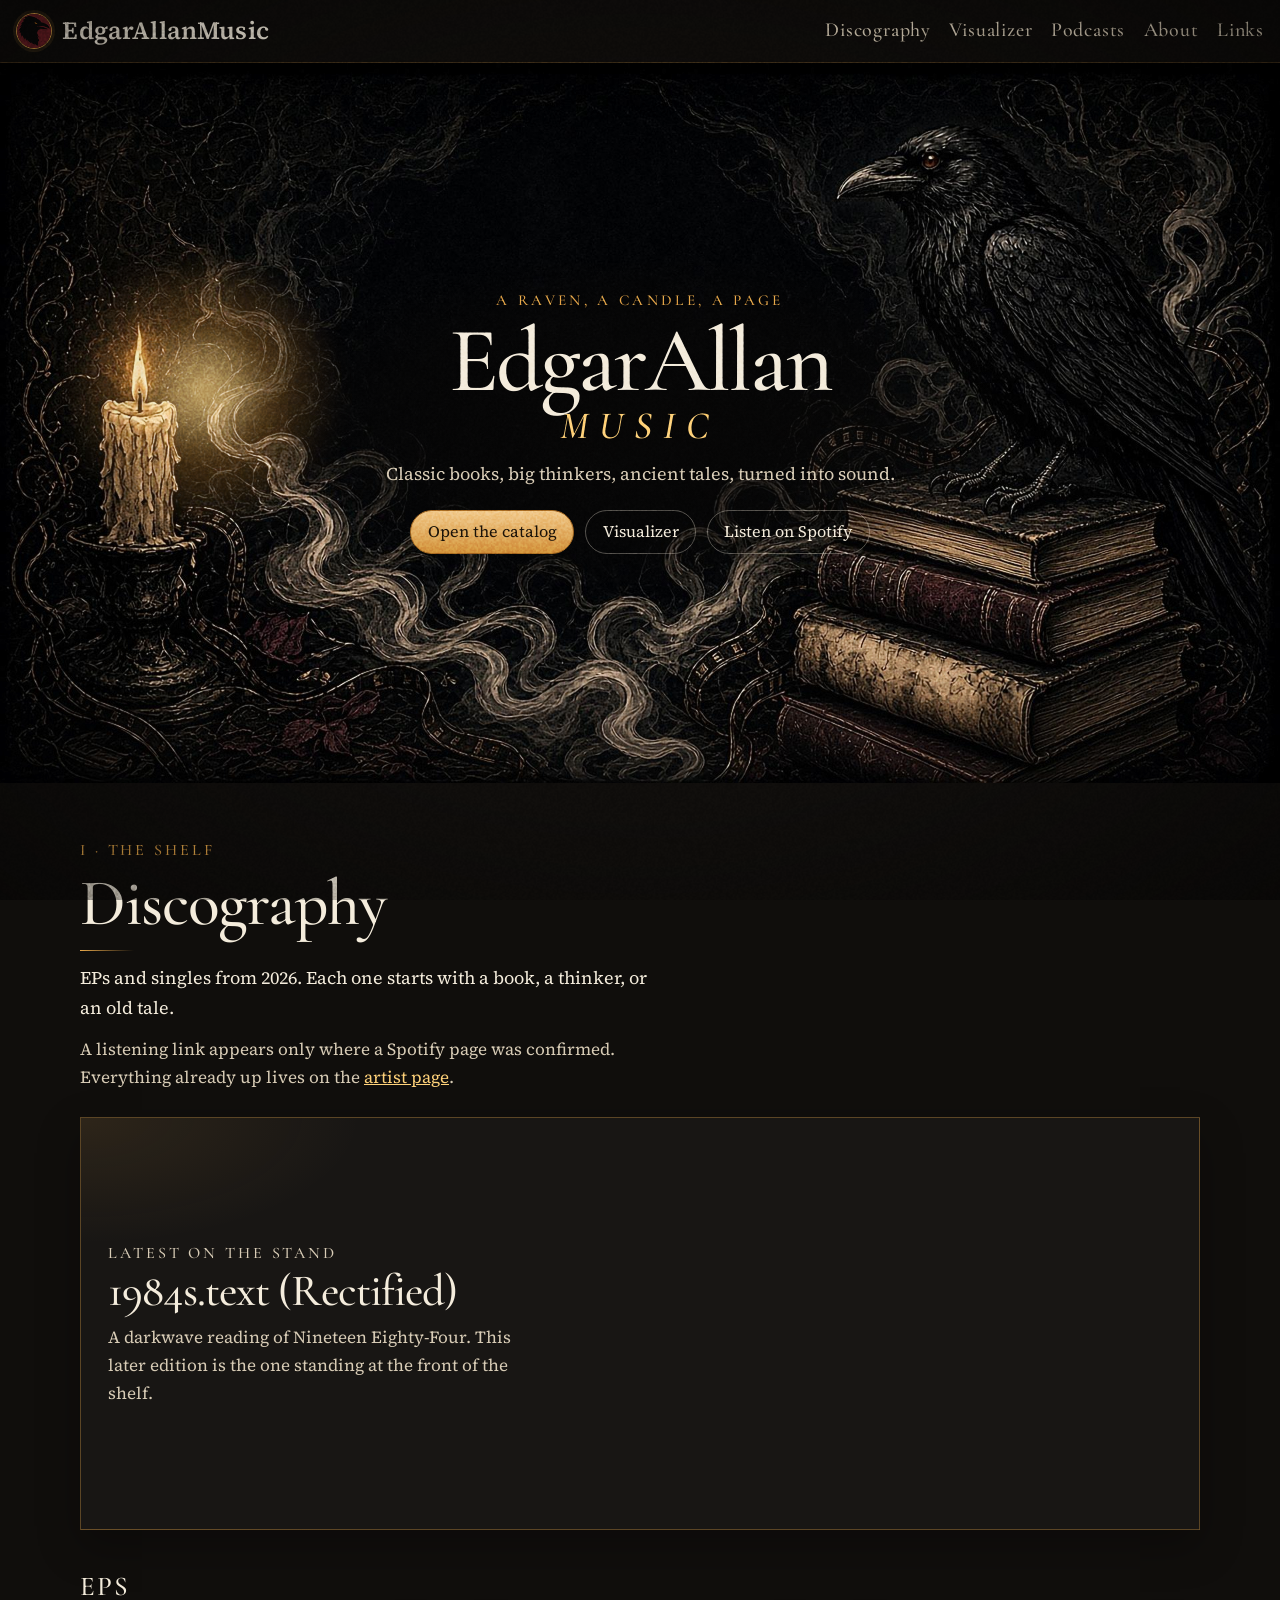
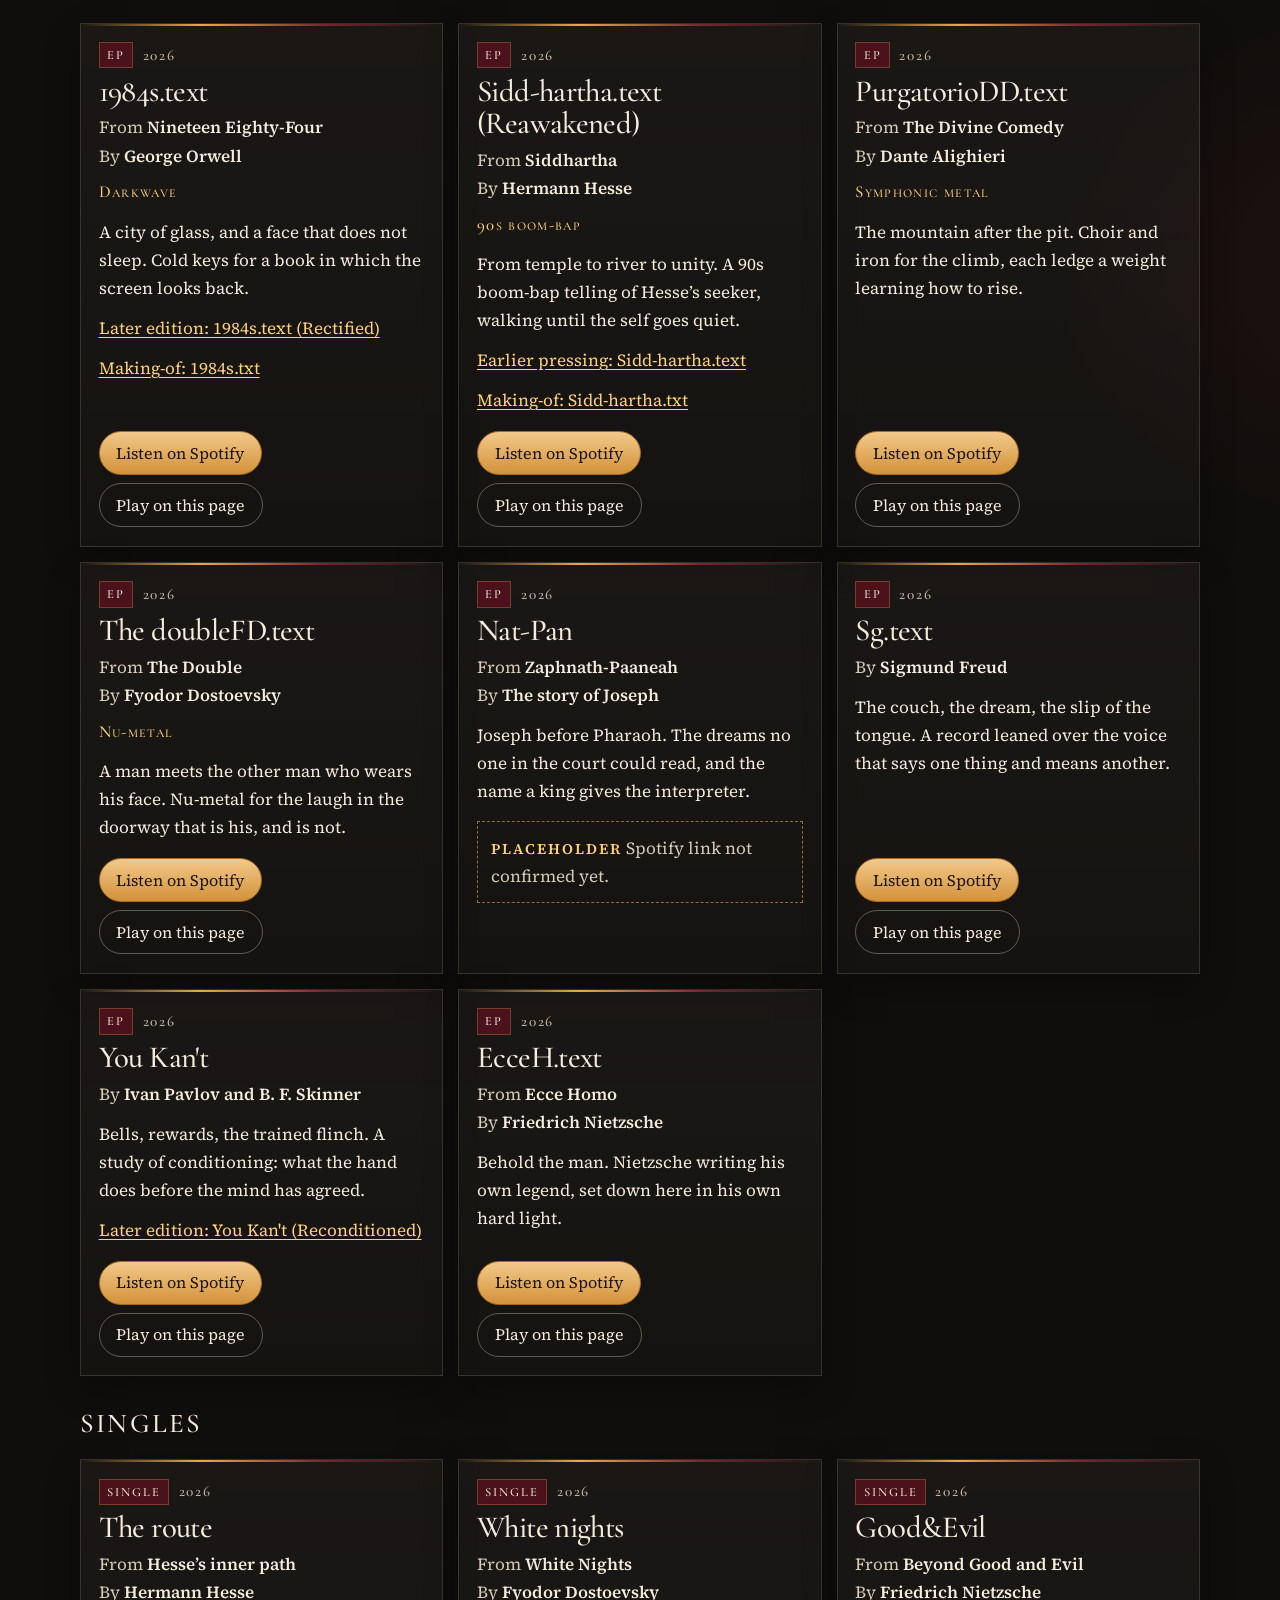
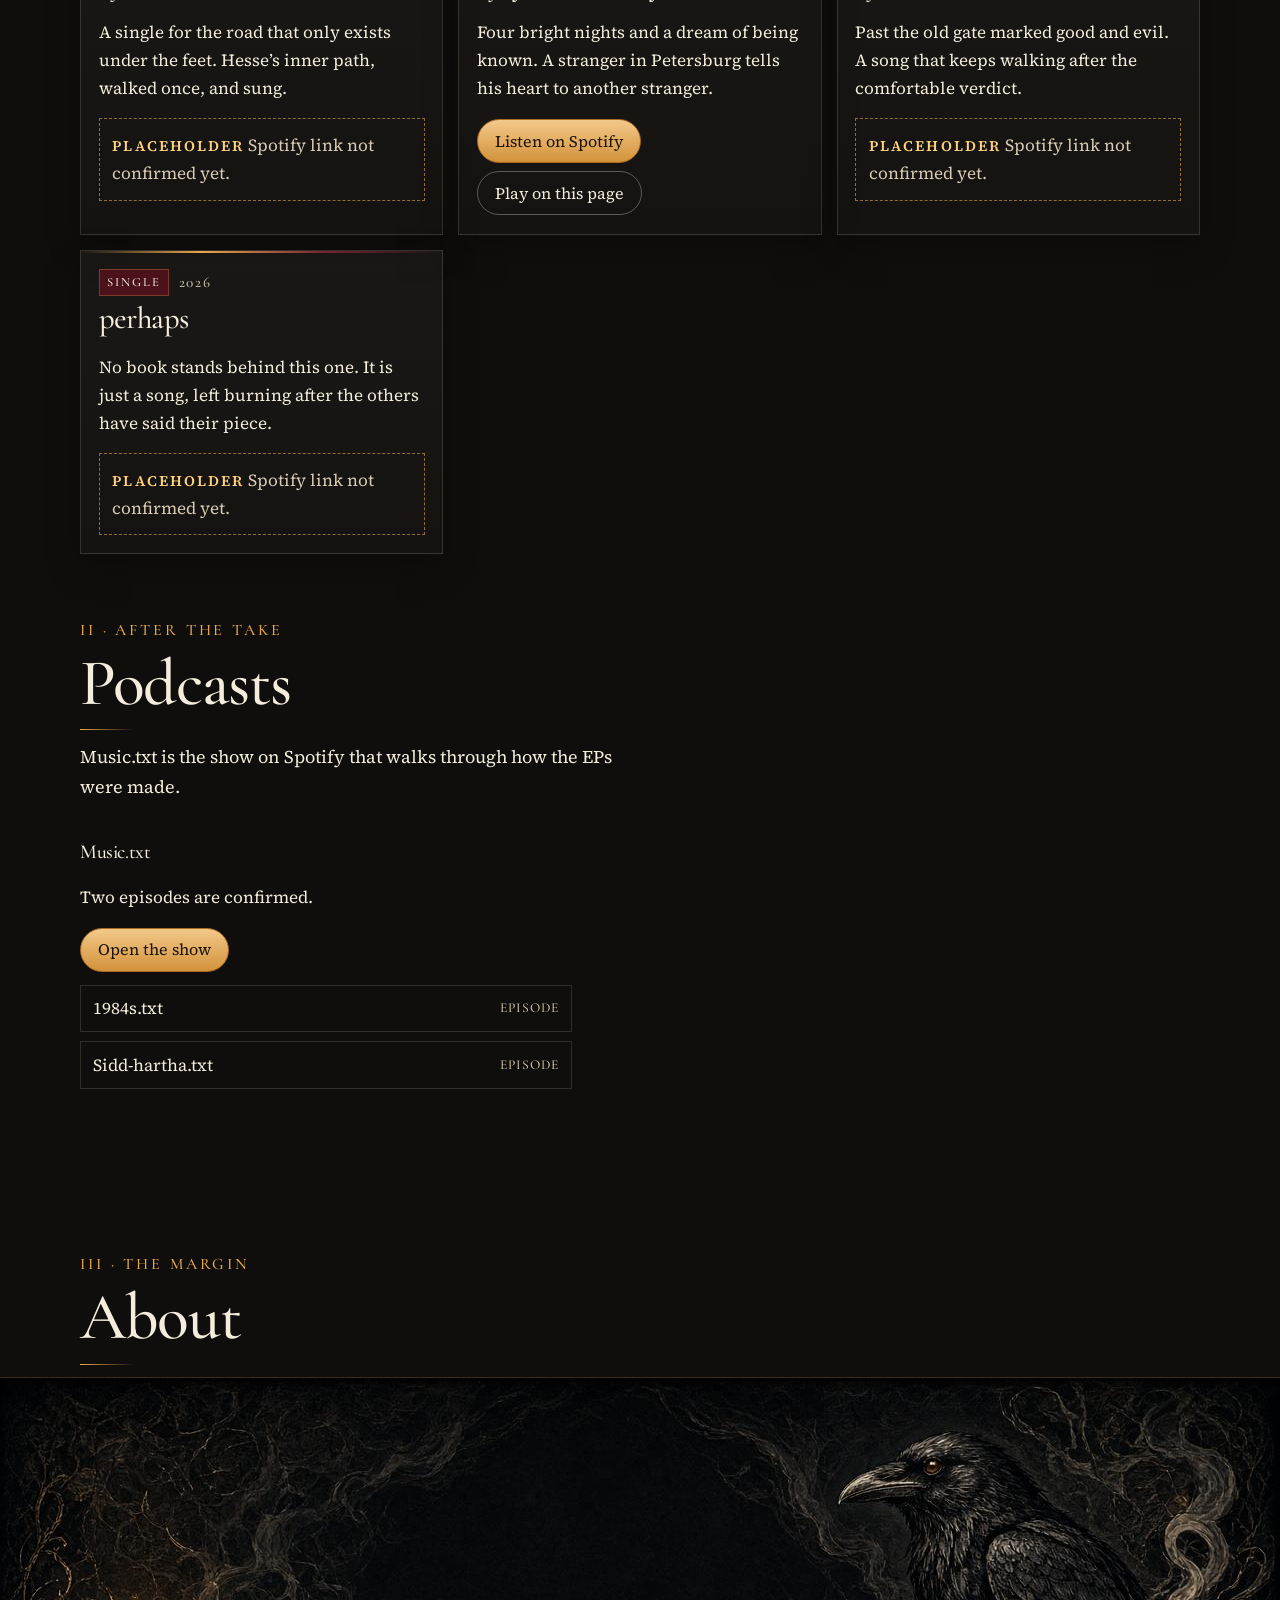
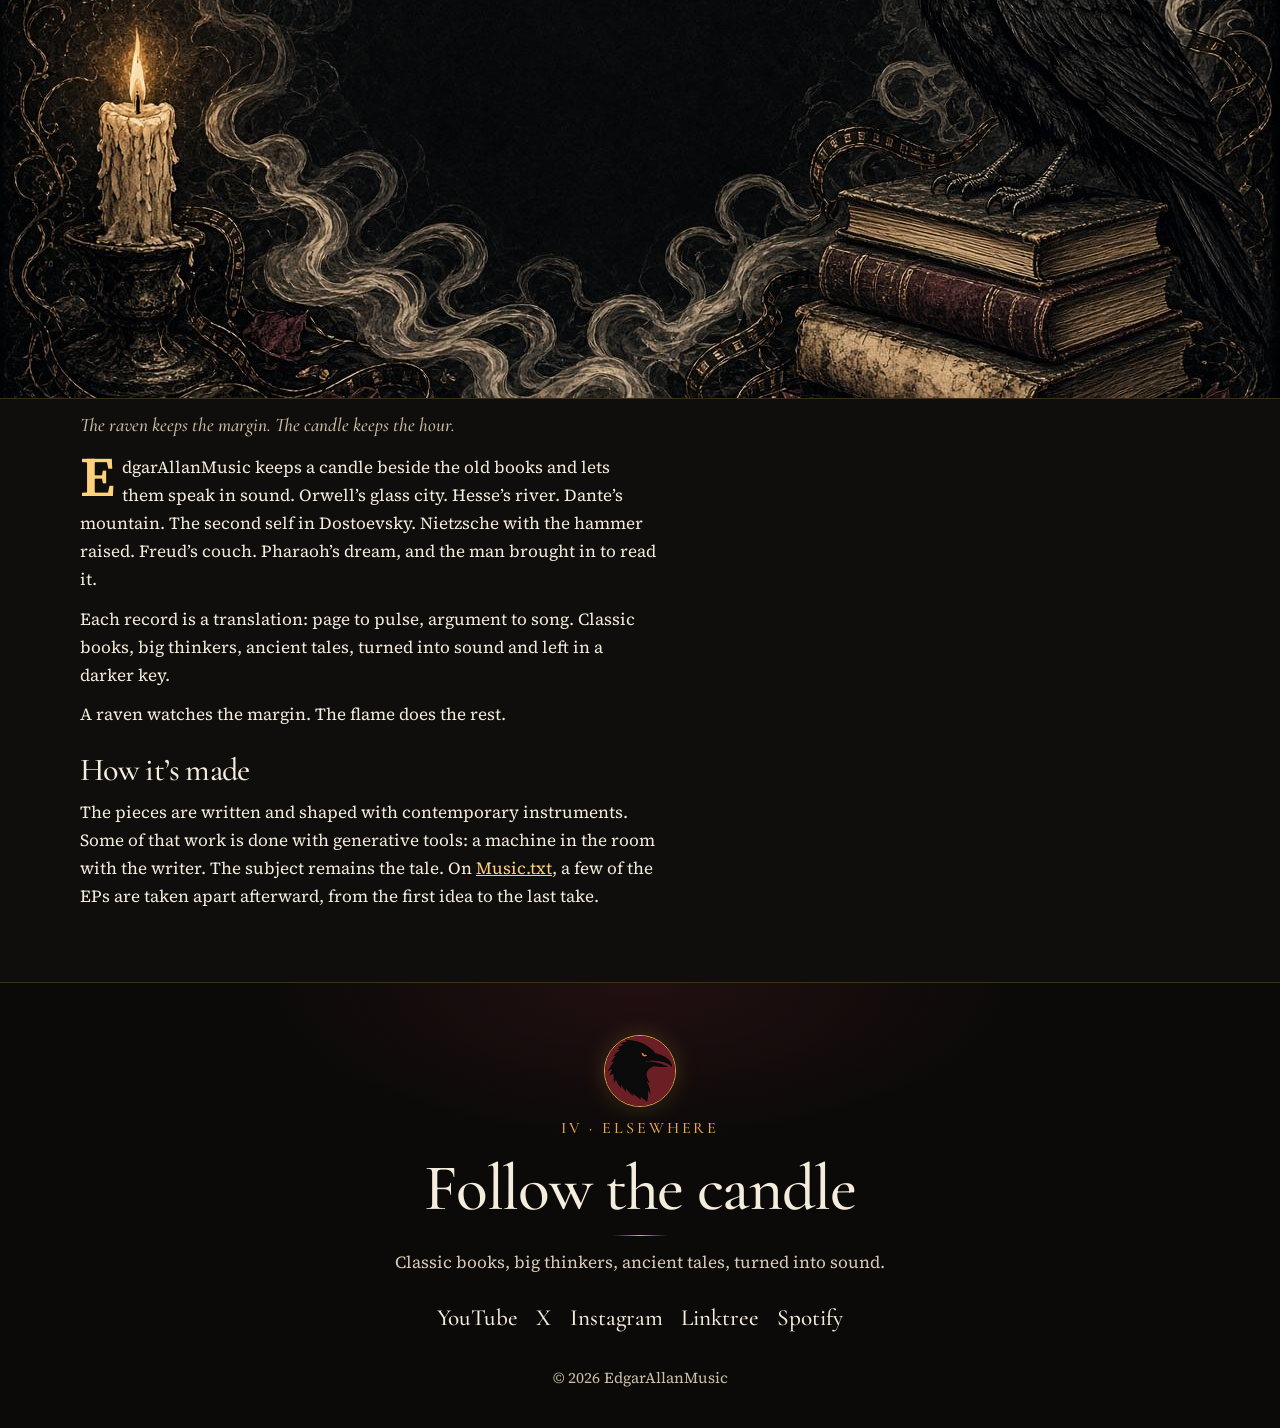
==== index.html @ 707bd5db "Add the public Portada visualizer. The raven-and-candle scene from the artist's visualizer, fixed to" ====
<!DOCTYPE html>
<html lang="en">
<head>
  <meta charset="utf-8">
  <meta name="viewport" content="width=device-width, initial-scale=1">
  <title>EdgarAllanMusic — Classic books, turned into sound</title>
  <meta name="description" content="EdgarAllanMusic turns classic books, big thinkers, and ancient tales into sound. EPs and singles from 2026, and the Music.txt podcast.">
  <meta name="theme-color" content="#100e0c">
  <meta name="color-scheme" content="dark">
  <link rel="canonical" href="https://edgarallanmusic.github.io/">
  <meta property="og:type" content="website">
  <meta property="og:locale" content="en_US">
  <meta property="og:site_name" content="EdgarAllanMusic">
  <meta property="og:url" content="https://edgarallanmusic.github.io/">
  <meta property="og:title" content="EdgarAllanMusic — Classic books, turned into sound">
  <meta property="og:description" content="Classic books, big thinkers, ancient tales, turned into sound.">
  <meta property="og:image" content="https://edgarallanmusic.github.io/assets/og.jpg">
  <meta property="og:image:width" content="1200">
  <meta property="og:image:height" content="630">
  <meta property="og:image:alt" content="A raven perched on old books beside a dripping candle, smoke curling through the dark.">
  <meta name="twitter:card" content="summary_large_image">
  <meta name="twitter:title" content="EdgarAllanMusic — Classic books, turned into sound">
  <meta name="twitter:description" content="Classic books, big thinkers, ancient tales, turned into sound.">
  <meta name="twitter:image" content="https://edgarallanmusic.github.io/assets/og.jpg">
  <meta name="twitter:image:alt" content="A raven perched on old books beside a dripping candle, smoke curling through the dark.">
  <link rel="icon" href="favicon.ico" sizes="any">
  <link rel="icon" type="image/png" href="assets/favicon-32.png" sizes="32x32">
  <link rel="apple-touch-icon" href="assets/apple-touch-icon.png">
  <link rel="preload" as="image" href="assets/hero-960.jpg" imagesrcset="assets/hero-960.jpg 960w, assets/hero-1920.jpg 1920w" imagesizes="100vw">
  <link rel="preload" href="assets/fonts/cormorant-garamond-500.woff2" as="font" type="font/woff2" crossorigin>
  <link rel="stylesheet" href="css/styles.css">
  <script type="application/ld+json">
  {
    "@context": "https://schema.org",
    "@type": "MusicGroup",
    "name": "EdgarAllanMusic",
    "url": "https://edgarallanmusic.github.io/",
    "description": "EdgarAllanMusic turns classic books, big thinkers, and ancient tales into sound.",
    "image": "https://edgarallanmusic.github.io/assets/og.jpg",
    "sameAs": [
      "https://www.youtube.com/@EdgarAllanMusic9",
      "https://x.com/EdgarAllanMusic",
      "https://www.instagram.com/edgarallanmusic",
      "https://linktr.ee/EdgarAllanMusic",
      "https://open.spotify.com/artist/6aLrzuqJKxnbfmDIxSzcDb"
    ]
  }
  </script>
</head>
<body>
  <a class="skip" href="#content">Skip to content</a>
  <header class="site-header">
    <a class="brand" href="index.html">
      <img src="assets/raven-seal-128.png" width="36" height="36" alt="">
      <span>EdgarAllanMusic</span>
    </a>
    <button class="nav-toggle" type="button" aria-expanded="false" aria-controls="site-nav">
      <span class="sr-only">Open menu</span>
      <span class="bars" aria-hidden="true"></span>
    </button>
    <nav id="site-nav" class="site-nav" aria-label="Primary">
      <a href="#discography">Discography</a>
      <a href="visualizer/">Visualizer</a>
      <a href="#podcasts">Podcasts</a>
      <a href="#about">About</a>
      <a href="#links">Links</a>
    </nav>
  </header>

  <main id="content">
    <section class="hero" aria-labelledby="site-title">
      <div class="hero-frame">
        <img
          src="assets/hero-960.jpg"
          srcset="assets/hero-960.jpg 960w, assets/hero-1920.jpg 1920w"
          sizes="100vw"
          width="1920"
          height="1080"
          alt="A raven perched on a stack of old books, a candle burning at the other edge of the dark, smoke moving between them."
          fetchpriority="high"
          decoding="async">
        <div class="hero-glow" aria-hidden="true"></div>
      </div>
      <div class="hero-copy">
        <p class="eyebrow">A raven, a candle, a page</p>
        <h1 id="site-title">EdgarAllan<span>Music</span></h1>
        <p class="tagline">Classic books, big thinkers, ancient tales, turned into sound.</p>
        <div class="hero-actions">
          <a class="btn btn-amber" href="#discography">Open the catalog</a>
          <a class="btn btn-ghost" href="visualizer/">Visualizer</a>
          <a class="btn btn-ghost" href="https://open.spotify.com/artist/6aLrzuqJKxnbfmDIxSzcDb" target="_blank" rel="noopener noreferrer">Listen on Spotify<span class="sr-only"> (opens in a new tab)</span></a>
        </div>
      </div>
    </section>

    <section id="discography" class="section">
      <div class="wrap">
        <p class="kicker">I · The shelf</p>
        <h2>Discography</h2>
        <p class="lede">EPs and singles from 2026. Each one starts with a book, a thinker, or an old tale.</p>
        <p class="fine">A listening link appears only where a Spotify page was confirmed. Everything already up lives on the <a href="https://open.spotify.com/artist/6aLrzuqJKxnbfmDIxSzcDb" target="_blank" rel="noopener noreferrer">artist page<span class="sr-only"> (opens in a new tab)</span></a>.</p>
        <p class="loading" id="catalog-status">Opening the catalog…</p>
        <div id="featured-root"></div>
        <div id="catalog-root"></div>
        <noscript>
          <p class="fine">The shelf opens with JavaScript. Until then, the <a href="https://open.spotify.com/artist/6aLrzuqJKxnbfmDIxSzcDb">artist page on Spotify</a> is the catalog.</p>
        </noscript>
      </div>
    </section>

    <section id="podcasts" class="section">
      <div class="wrap">
        <p class="kicker">II · After the take</p>
        <h2>Podcasts</h2>
        <p class="lede">Music.txt is the show on Spotify that walks through how the EPs were made.</p>
        <div id="podcast-root"></div>
      </div>
    </section>

    <section id="about" class="section">
      <div class="wrap">
        <p class="kicker">III · The margin</p>
        <h2>About</h2>
      </div>
      <figure class="band">
        <img
          src="assets/about-band-800.jpg"
          srcset="assets/about-band-800.jpg 800w, assets/about-band.jpg 1280w"
          sizes="100vw"
          width="1280"
          height="620"
          alt="The same night scene, wider: a candle at the left, a raven on worn books at the right, smoke between them."
          decoding="async">
        <figcaption>The raven keeps the margin. The candle keeps the hour.</figcaption>
      </figure>
      <div class="wrap prose">
        <p class="drop">EdgarAllanMusic keeps a candle beside the old books and lets them speak in sound. Orwell’s glass city. Hesse’s river. Dante’s mountain. The second self in Dostoevsky. Nietzsche with the hammer raised. Freud’s couch. Pharaoh’s dream, and the man brought in to read it.</p>
        <p>Each record is a translation: page to pulse, argument to song. Classic books, big thinkers, ancient tales, turned into sound and left in a darker key.</p>
        <p>A raven watches the margin. The flame does the rest.</p>
        <h3>How it’s made</h3>
        <p>The pieces are written and shaped with contemporary instruments. Some of that work is done with generative tools: a machine in the room with the writer. The subject remains the tale. On <a href="#podcasts">Music.txt</a>, a few of the EPs are taken apart afterward, from the first idea to the last take.</p>
      </div>
    </section>
  </main>

  <footer class="site-footer" id="links">
    <img class="footer-seal" src="assets/raven-seal-128.png" width="72" height="72" alt="">
    <p class="kicker">IV · Elsewhere</p>
    <h2>Follow the candle</h2>
    <p class="footer-tag">Classic books, big thinkers, ancient tales, turned into sound.</p>
    <nav aria-label="Social links">
      <ul class="socials">
        <li><a href="https://www.youtube.com/@EdgarAllanMusic9" target="_blank" rel="noopener noreferrer">YouTube<span class="sr-only"> (opens in a new tab)</span></a></li>
        <li><a href="https://x.com/EdgarAllanMusic" target="_blank" rel="noopener noreferrer">X<span class="sr-only"> (opens in a new tab)</span></a></li>
        <li><a href="https://www.instagram.com/edgarallanmusic" target="_blank" rel="noopener noreferrer">Instagram<span class="sr-only"> (opens in a new tab)</span></a></li>
        <li><a href="https://linktr.ee/EdgarAllanMusic" target="_blank" rel="noopener noreferrer">Linktree<span class="sr-only"> (opens in a new tab)</span></a></li>
        <li><a href="https://open.spotify.com/artist/6aLrzuqJKxnbfmDIxSzcDb" target="_blank" rel="noopener noreferrer">Spotify<span class="sr-only"> (opens in a new tab)</span></a></li>
      </ul>
    </nav>
    <p class="colophon">© 2026 EdgarAllanMusic</p>
  </footer>
  <script src="js/main.js"></script>
</body>
</html>
---- css/styles.css ----
/* EdgarAllanMusic — candlelit manuscript.
   Carbon, cream, amber, wine. */

@font-face {
  font-family: "Cormorant Garamond";
  font-style: normal;
  font-weight: 500;
  font-display: swap;
  src: url("../assets/fonts/cormorant-garamond-500.woff2") format("woff2");
}

@font-face {
  font-family: "Cormorant Garamond";
  font-style: normal;
  font-weight: 600;
  font-display: swap;
  src: url("../assets/fonts/cormorant-garamond-600.woff2") format("woff2");
}

@font-face {
  font-family: "Cormorant Garamond";
  font-style: italic;
  font-weight: 500;
  font-display: swap;
  src: url("../assets/fonts/cormorant-garamond-500-italic.woff2") format("woff2");
}

@font-face {
  font-family: "Source Serif 4";
  font-style: normal;
  font-weight: 400;
  font-display: swap;
  src: url("../assets/fonts/source-serif-4-400.woff2") format("woff2");
}

@font-face {
  font-family: "Source Serif 4";
  font-style: normal;
  font-weight: 600;
  font-display: swap;
  src: url("../assets/fonts/source-serif-4-600.woff2") format("woff2");
}

:root {
  --carbon: #100e0c;
  --carbon-2: #171410;
  --ink: #070605;
  --cream: #f4ecdc;
  --cream-dim: #d8ccb6;
  --parchment: #cbbfa6;
  --amber: #e8a84a;
  --amber-hot: #ffd27a;
  --amber-deep: #a86b22;
  --wine: #7a2433;
  --wine-deep: #4c121c;
  --line: rgba(244, 236, 220, 0.14);
  --serif: "Source Serif 4", Palatino, "Palatino Linotype", "Book Antiqua", Georgia, serif;
  --display: "Cormorant Garamond", Palatino, "Palatino Linotype", Georgia, serif;
  --wrap: min(1120px, calc(100% - 2rem));
}

*,
*::before,
*::after {
  box-sizing: border-box;
}

html {
  scroll-behavior: smooth;
  color-scheme: dark;
}

body {
  margin: 0;
  min-height: 100vh;
  background:
    radial-gradient(900px 480px at 0% -10%, rgba(232, 168, 74, 0.09), transparent 55%),
    radial-gradient(720px 520px at 110% 30%, rgba(122, 36, 51, 0.16), transparent 50%),
    var(--carbon);
  color: var(--cream);
  font-family: var(--serif);
  font-size: 1.0625rem;
  line-height: 1.65;
}

body::before {
  content: "";
  position: fixed;
  inset: 0;
  pointer-events: none;
  z-index: 40;
  opacity: 0.14;
  mix-blend-mode: overlay;
  background-image: url("../assets/grain.png");
  background-size: 180px 180px;
}

body::after {
  content: "";
  position: fixed;
  inset: 0;
  pointer-events: none;
  z-index: 39;
  background: radial-gradient(ellipse at center, transparent 52%, rgba(0, 0, 0, 0.45) 100%);
}

img {
  max-width: 100%;
  height: auto;
}

a {
  color: var(--amber-hot);
}

a:hover {
  color: var(--cream);
}

:focus-visible {
  outline: 2px solid var(--amber-hot);
  outline-offset: 3px;
}

::selection {
  background: var(--wine);
  color: var(--cream);
}

.skip {
  position: absolute;
  left: 0.75rem;
  top: -4rem;
  z-index: 60;
  background: var(--amber);
  color: var(--ink);
  padding: 0.6rem 0.9rem;
  text-decoration: none;
}

.skip:focus {
  top: 0.75rem;
}

.sr-only {
  position: absolute;
  width: 1px;
  height: 1px;
  padding: 0;
  margin: -1px;
  overflow: hidden;
  clip: rect(0, 0, 0, 0);
  white-space: nowrap;
  border: 0;
}

.wrap {
  width: var(--wrap);
  margin-inline: auto;
}

.site-header {
  position: sticky;
  top: 0;
  z-index: 20;
  display: flex;
  flex-wrap: wrap;
  align-items: center;
  justify-content: space-between;
  gap: 0.4rem 1rem;
  padding: 0.7rem 1rem;
  background: rgba(16, 14, 12, 0.92);
  border-bottom: 1px solid rgba(232, 168, 74, 0.22);
  backdrop-filter: blur(12px);
}

.brand {
  display: flex;
  align-items: center;
  gap: 0.65rem;
  min-width: 0;
  color: var(--cream);
  text-decoration: none;
  font-family: var(--display);
  font-weight: 600;
  letter-spacing: 0.01em;
}

.brand span {
  font-size: 1.28rem;
  line-height: 1;
  white-space: nowrap;
}

.brand img {
  width: 36px;
  height: 36px;
  border-radius: 50%;
  object-fit: cover;
  border: 1px solid var(--amber);
  box-shadow: 0 0 0 3px rgba(232, 168, 74, 0.12);
}

.nav-toggle {
  display: inline-flex;
  align-items: center;
  justify-content: center;
  width: 44px;
  height: 44px;
  padding: 0;
  border: 1px solid var(--line);
  background: transparent;
  color: var(--cream);
  cursor: pointer;
}

.bars,
.bars::before,
.bars::after {
  display: block;
  width: 18px;
  height: 1px;
  background: var(--cream);
  position: relative;
}

.bars::before,
.bars::after {
  content: "";
  position: absolute;
  left: 0;
}

.bars::before {
  top: -6px;
}

.bars::after {
  top: 6px;
}

.site-nav {
  display: none;
  width: 100%;
  flex-direction: column;
  gap: 0.15rem;
  padding: 0.2rem 0 0.55rem;
}

.site-nav.is-open {
  display: flex;
}

.site-nav a {
  color: var(--cream-dim);
  text-decoration: none;
  font-family: var(--display);
  font-size: 1.35rem;
  letter-spacing: 0.04em;
  padding: 0.45rem 0.15rem;
  min-height: 44px;
  display: flex;
  align-items: center;
}

.site-nav a:hover,
.site-nav a:focus-visible {
  color: var(--amber-hot);
}

.hero-frame {
  position: relative;
  overflow: hidden;
  background: var(--ink);
}

.hero-frame img {
  display: block;
  width: 100%;
  height: auto;
}

.hero-glow {
  position: absolute;
  left: 5%;
  top: 26%;
  width: 22%;
  aspect-ratio: 1;
  border-radius: 50%;
  pointer-events: none;
  background: radial-gradient(circle, rgba(255, 214, 130, 0.8) 0%, rgba(232, 150, 50, 0.28) 34%, rgba(232, 120, 40, 0) 70%);
  filter: blur(8px);
  mix-blend-mode: screen;
  animation: flicker 4.8s ease-in-out infinite;
}

@keyframes flicker {
  0%,
  100% {
    opacity: 0.38;
  }
  18% {
    opacity: 0.75;
  }
  33% {
    opacity: 0.42;
  }
  51% {
    opacity: 0.9;
  }
  68% {
    opacity: 0.4;
  }
  84% {
    opacity: 0.72;
  }
}

.hero-copy {
  text-align: center;
  padding: 1.8rem 1.25rem 2.6rem;
}

.hero-copy .eyebrow {
  margin: 0 0 0.45rem;
  font-family: var(--display);
  letter-spacing: 0.22em;
  text-transform: uppercase;
  color: var(--amber);
  font-size: 0.95rem;
}

.hero h1 {
  margin: 0;
  font-family: var(--display);
  font-weight: 500;
  font-size: clamp(2.5rem, 12vw, 5.75rem);
  line-height: 0.88;
  letter-spacing: -0.03em;
}

.hero h1 span {
  display: block;
  margin-top: 0.18em;
  font-style: italic;
  font-weight: 500;
  font-size: 0.42em;
  letter-spacing: 0.28em;
  text-transform: uppercase;
  color: var(--amber-hot);
}

.tagline {
  margin: 1rem auto 0;
  max-width: 34rem;
  color: var(--cream-dim);
  font-size: 1.12rem;
}

.hero-actions {
  display: flex;
  flex-wrap: wrap;
  justify-content: center;
  gap: 0.65rem;
  margin-top: 1.35rem;
}

.section {
  padding: 3.4rem 0 0.5rem;
  scroll-margin-top: 5rem;
}

.kicker {
  margin: 0 0 0.35rem;
  color: var(--amber);
  font-family: var(--display);
  font-size: 1rem;
  letter-spacing: 0.18em;
  text-transform: uppercase;
}

h2,
h3,
h4 {
  font-family: var(--display);
  font-weight: 500;
  line-height: 1.05;
  letter-spacing: -0.02em;
  color: var(--cream);
}

h2 {
  margin: 0 0 0.75rem;
  font-size: clamp(2.4rem, 6vw, 4.1rem);
}

h2::after {
  content: "";
  display: block;
  width: 3.4rem;
  height: 1px;
  margin-top: 0.75rem;
  background: linear-gradient(90deg, var(--amber), transparent);
}

.lede,
.prose p,
.fine {
  max-width: 64ch;
}

.lede {
  margin: 0.2rem 0 0;
  color: var(--cream);
  font-size: 1.12rem;
}

.fine {
  margin: 0.8rem 0 0;
  color: var(--cream-dim);
}

.loading {
  margin: 1.4rem 0;
  color: var(--parchment);
  font-style: italic;
}

.featured {
  display: grid;
  gap: 1.1rem;
  margin: 1.6rem 0 2.2rem;
  padding: 1.15rem 1.1rem 1.2rem;
  border: 1px solid rgba(232, 168, 74, 0.32);
  background:
    radial-gradient(400px 180px at 0% 0%, rgba(232, 168, 74, 0.1), transparent 70%),
    rgba(255, 246, 230, 0.03);
  box-shadow: 0 16px 40px rgba(0, 0, 0, 0.28);
}

.featured h3 {
  margin: 0.15rem 0 0.45rem;
  font-size: clamp(2rem, 4vw, 2.8rem);
}

.featured p {
  margin: 0;
  color: var(--cream-dim);
}

.group-label {
  margin: 1.6rem 0 0.8rem;
  font-family: var(--display);
  font-size: 1.7rem;
  font-weight: 500;
  letter-spacing: 0.08em;
  text-transform: uppercase;
  color: var(--cream);
}

.cards {
  list-style: none;
  margin: 0;
  padding: 0;
  display: grid;
  gap: 0.95rem;
}

.cards > li {
  display: flex;
}

.card {
  display: flex;
  flex-direction: column;
  flex: 1;
  height: 100%;
  position: relative;
  padding: 1.15rem 1.1rem 1.15rem;
  background: linear-gradient(180deg, rgba(255, 246, 230, 0.045), rgba(255, 246, 230, 0.02));
  border: 1px solid var(--line);
  box-shadow: 0 12px 32px rgba(0, 0, 0, 0.28);
}

.card::before {
  content: "";
  position: absolute;
  left: 0;
  right: 0;
  top: 0;
  height: 2px;
  background: linear-gradient(90deg, transparent, var(--amber), var(--wine), transparent);
}

.card:hover {
  border-color: rgba(232, 168, 74, 0.55);
  transform: translateY(-3px);
}

.card-top {
  display: flex;
  align-items: center;
  gap: 0.6rem;
  margin: 0;
}

.format {
  display: inline-block;
  background: var(--wine-deep);
  color: var(--cream);
  border: 1px solid rgba(232, 168, 74, 0.28);
  font-family: var(--display);
  font-size: 0.78rem;
  letter-spacing: 0.16em;
  text-transform: uppercase;
  padding: 0.12rem 0.45rem;
}

.year {
  color: var(--parchment);
  font-family: var(--display);
  letter-spacing: 0.12em;
  font-size: 0.95rem;
}

.card h3 {
  margin: 0.45rem 0 0.35rem;
  font-size: clamp(1.7rem, 2.4vw, 2.15rem);
}

.origin {
  margin: 0;
  color: var(--cream-dim);
}

.origin strong {
  color: var(--cream);
  font-weight: 600;
}

.genre {
  display: inline-block;
  margin: 0.55rem 0 0;
  color: var(--amber-hot);
  font-family: var(--display);
  font-size: 1.05rem;
  letter-spacing: 0.08em;
  font-variant: small-caps;
}

.summary {
  margin: 0.75rem 0 0;
  color: var(--cream);
}

.actions {
  display: flex;
  flex-wrap: wrap;
  gap: 0.5rem;
  margin-top: auto;
  padding-top: 1.05rem;
}

.btn {
  display: inline-flex;
  align-items: center;
  justify-content: center;
  min-height: 44px;
  padding: 0.55rem 1.05rem;
  border-radius: 999px;
  border: 1px solid transparent;
  background: transparent;
  color: var(--cream);
  font-family: var(--serif);
  font-size: 1rem;
  line-height: 1.2;
  text-decoration: none;
  cursor: pointer;
}

.btn-amber {
  background: linear-gradient(180deg, #f2c98a, #d3923a);
  color: #1a1208;
  border-color: #a86b22;
}

.btn-amber:hover,
.btn-amber:focus-visible {
  color: #1a1208;
  background: linear-gradient(180deg, #ffe0a8, #e0a44a);
}

.btn-ghost {
  border-color: rgba(244, 236, 220, 0.32);
}

.btn-ghost:hover,
.btn-ghost:focus-visible {
  border-color: var(--amber);
  color: var(--amber-hot);
}

.editions {
  list-style: none;
  margin: 0.75rem 0 0;
  padding: 0;
}

.editions a {
  text-underline-offset: 0.18em;
}

.placeholder {
  margin: 1rem 0 0;
  padding: 0.75rem 0.8rem;
  border: 1px dashed rgba(232, 168, 74, 0.6);
  color: var(--cream-dim);
}

.placeholder strong {
  color: var(--amber-hot);
  font-family: var(--display);
  font-weight: 600;
  letter-spacing: 0.14em;
  text-transform: uppercase;
  font-size: 0.92rem;
}

.embed-panel iframe {
  display: block;
  width: 100%;
  border: 0;
  border-radius: 12px;
}

.embed-panel:not([hidden]) {
  margin-top: 0.9rem;
}

.band {
  margin: 0;
}

.band img {
  display: block;
  width: 100%;
  height: auto;
  border-top: 1px solid rgba(232, 168, 74, 0.2);
  border-bottom: 1px solid rgba(232, 168, 74, 0.2);
}

.band figcaption {
  width: var(--wrap);
  margin: 0.7rem auto 0;
  color: var(--parchment);
  font-family: var(--display);
  font-style: italic;
  font-size: 1.2rem;
}

.podcast-layout {
  display: grid;
  gap: 1.2rem;
  margin-top: 1.3rem;
}

.episode-list {
  list-style: none;
  margin: 0.8rem 0 0;
  padding: 0;
  display: grid;
  gap: 0.55rem;
}

.episode-list a {
  color: var(--cream);
  text-decoration: none;
  display: flex;
  min-height: 44px;
  align-items: center;
  justify-content: space-between;
  gap: 1rem;
  padding: 0.55rem 0.75rem;
  border: 1px solid var(--line);
}

.episode-list a:hover,
.episode-list a:focus-visible {
  border-color: rgba(232, 168, 74, 0.55);
  color: var(--amber-hot);
}

.episode-list small {
  color: var(--parchment);
  letter-spacing: 0.08em;
  text-transform: uppercase;
  font-family: var(--display);
  font-size: 0.85rem;
}

.about-grid {
  display: grid;
  gap: 0.4rem;
}

.prose h3 {
  margin: 1.6rem 0 0.4rem;
  font-size: 2rem;
}

.prose p {
  margin: 0.7rem 0 0;
}

.drop::first-letter {
  font-family: var(--display);
  font-weight: 600;
  float: left;
  font-size: 3.5rem;
  line-height: 0.8;
  padding: 0.12rem 0.4rem 0 0;
  color: var(--amber-hot);
}

.site-footer {
  margin-top: 4rem;
  padding: 3.2rem 1.15rem 2.4rem;
  text-align: center;
  border-top: 1px solid rgba(232, 168, 74, 0.24);
  background:
    radial-gradient(520px 220px at 50% 0%, rgba(122, 36, 51, 0.2), transparent 70%),
    #0c0a09;
  scroll-margin-top: 5rem;
}

.footer-seal {
  width: 72px;
  height: 72px;
  border-radius: 50%;
  object-fit: cover;
  border: 1px solid var(--amber);
  box-shadow: 0 0 24px rgba(232, 168, 74, 0.2);
}

.site-footer h2 {
  margin-top: 0.8rem;
}

.site-footer h2::after {
  margin-inline: auto;
  background: linear-gradient(90deg, transparent, var(--amber), transparent);
}

.footer-tag {
  margin: 0.4rem auto 0;
  max-width: 36rem;
  color: var(--cream-dim);
}

.socials {
  display: flex;
  flex-wrap: wrap;
  justify-content: center;
  gap: 0.35rem 1.15rem;
  list-style: none;
  margin: 1.3rem 0 0;
  padding: 0;
}

.socials a {
  color: var(--cream);
  text-decoration: none;
  font-family: var(--display);
  font-size: 1.45rem;
  min-height: 44px;
  display: inline-flex;
  align-items: center;
  border-bottom: 1px solid transparent;
}

.socials a:hover,
.socials a:focus-visible {
  color: var(--amber-hot);
  border-bottom-color: var(--amber);
}

.colophon {
  margin: 1.5rem 0 0;
  color: var(--parchment);
  font-size: 0.95rem;
}

.catalog-error {
  margin-top: 1rem;
  padding: 0.8rem 0.9rem;
  border: 1px solid rgba(122, 36, 51, 0.8);
  color: var(--cream);
}

.page-404 .lost {
  padding: 0 0 3rem;
  text-align: center;
}

.lost-frame {
  position: relative;
  background: var(--ink);
}

.lost-frame img {
  display: block;
  width: 100%;
  height: auto;
}

.lost-num {
  position: absolute;
  inset: 0;
  display: grid;
  place-items: center;
  margin: 0;
  font-family: var(--display);
  font-weight: 500;
  font-size: clamp(4.5rem, 14vw, 8.5rem);
  letter-spacing: 0.12em;
  color: var(--cream);
  text-shadow: 0 0 28px rgba(232, 168, 74, 0.45);
}

.page-404 h1 {
  margin: 1.4rem auto 0.6rem;
  max-width: 18ch;
  font-family: var(--display);
  font-weight: 500;
  font-size: clamp(2.2rem, 6vw, 3.6rem);
  line-height: 1.05;
}

.page-404 .lost p {
  max-width: 38rem;
  margin: 0.4rem auto 1.2rem;
  color: var(--cream-dim);
}

@media (min-width: 800px) {
  .lost-frame img {
    width: 100%;
    height: 58vh;
    object-fit: cover;
    object-position: center;
  }
}

@media (min-width: 720px) {
  .brand span {
    font-size: 1.55rem;
  }

  .cards {
    grid-template-columns: 1fr 1fr;
  }
}

@media (min-width: 800px) {
  .nav-toggle {
    display: none;
  }

  .site-nav {
    display: flex;
    flex-direction: row;
    align-items: center;
    width: auto;
    gap: 0.3rem 1.15rem;
    padding: 0;
  }

  .site-nav a {
    min-height: 0;
    padding: 0.2rem 0;
    font-size: 1.25rem;
  }

  .hero {
    display: grid;
  }

  .hero-frame,
  .hero-copy {
    grid-area: 1 / 1;
  }

  .hero-copy {
    z-index: 2;
    place-self: center;
    width: min(44rem, 78%);
    padding: 1.6rem 1.4rem 1.8rem;
    background: radial-gradient(ellipse at center, rgba(8, 7, 6, 0.78) 0%, rgba(8, 7, 6, 0.5) 52%, rgba(8, 7, 6, 0) 76%);
  }

  .featured {
    grid-template-columns: minmax(0, 0.85fr) minmax(0, 1.15fr);
    align-items: center;
    gap: 1.5rem;
    padding: 1.4rem 1.4rem 1.4rem 1.7rem;
  }

  .podcast-layout {
    grid-template-columns: minmax(0, 0.9fr) minmax(0, 1.1fr);
    align-items: start;
    gap: 1.6rem;
  }
}

@media (min-width: 1040px) {
  .cards {
    grid-template-columns: 1fr 1fr 1fr;
  }
}

@media (prefers-reduced-motion: reduce) {
  html {
    scroll-behavior: auto;
  }

  .hero-glow {
    animation: none;
    opacity: 0.45;
  }

  .card:hover {
    transform: none;
  }
}

@media (forced-colors: active) {
  .btn,
  .card,
  .format,
  .placeholder,
  .episode-list a {
    border: 1px solid CanvasText;
  }

  .hero-glow,
  body::before,
  body::after {
    display: none;
  }
}
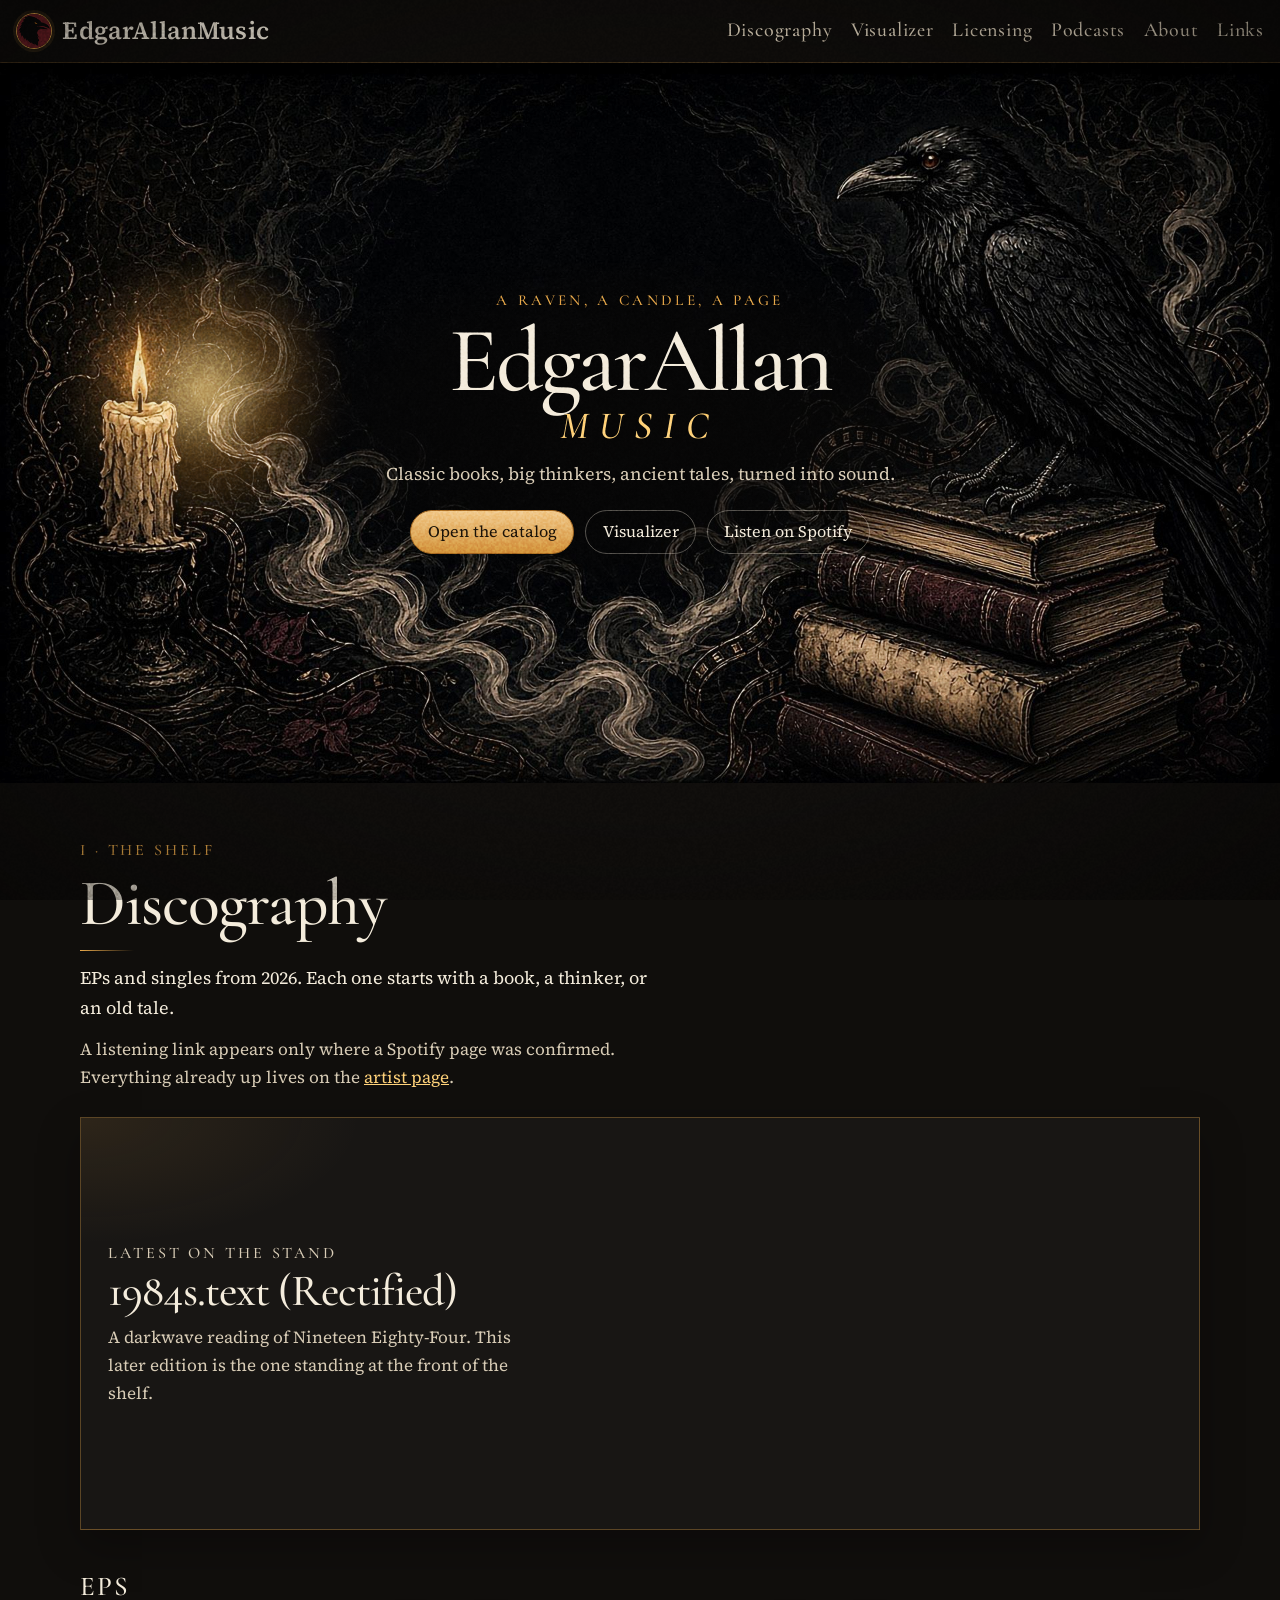
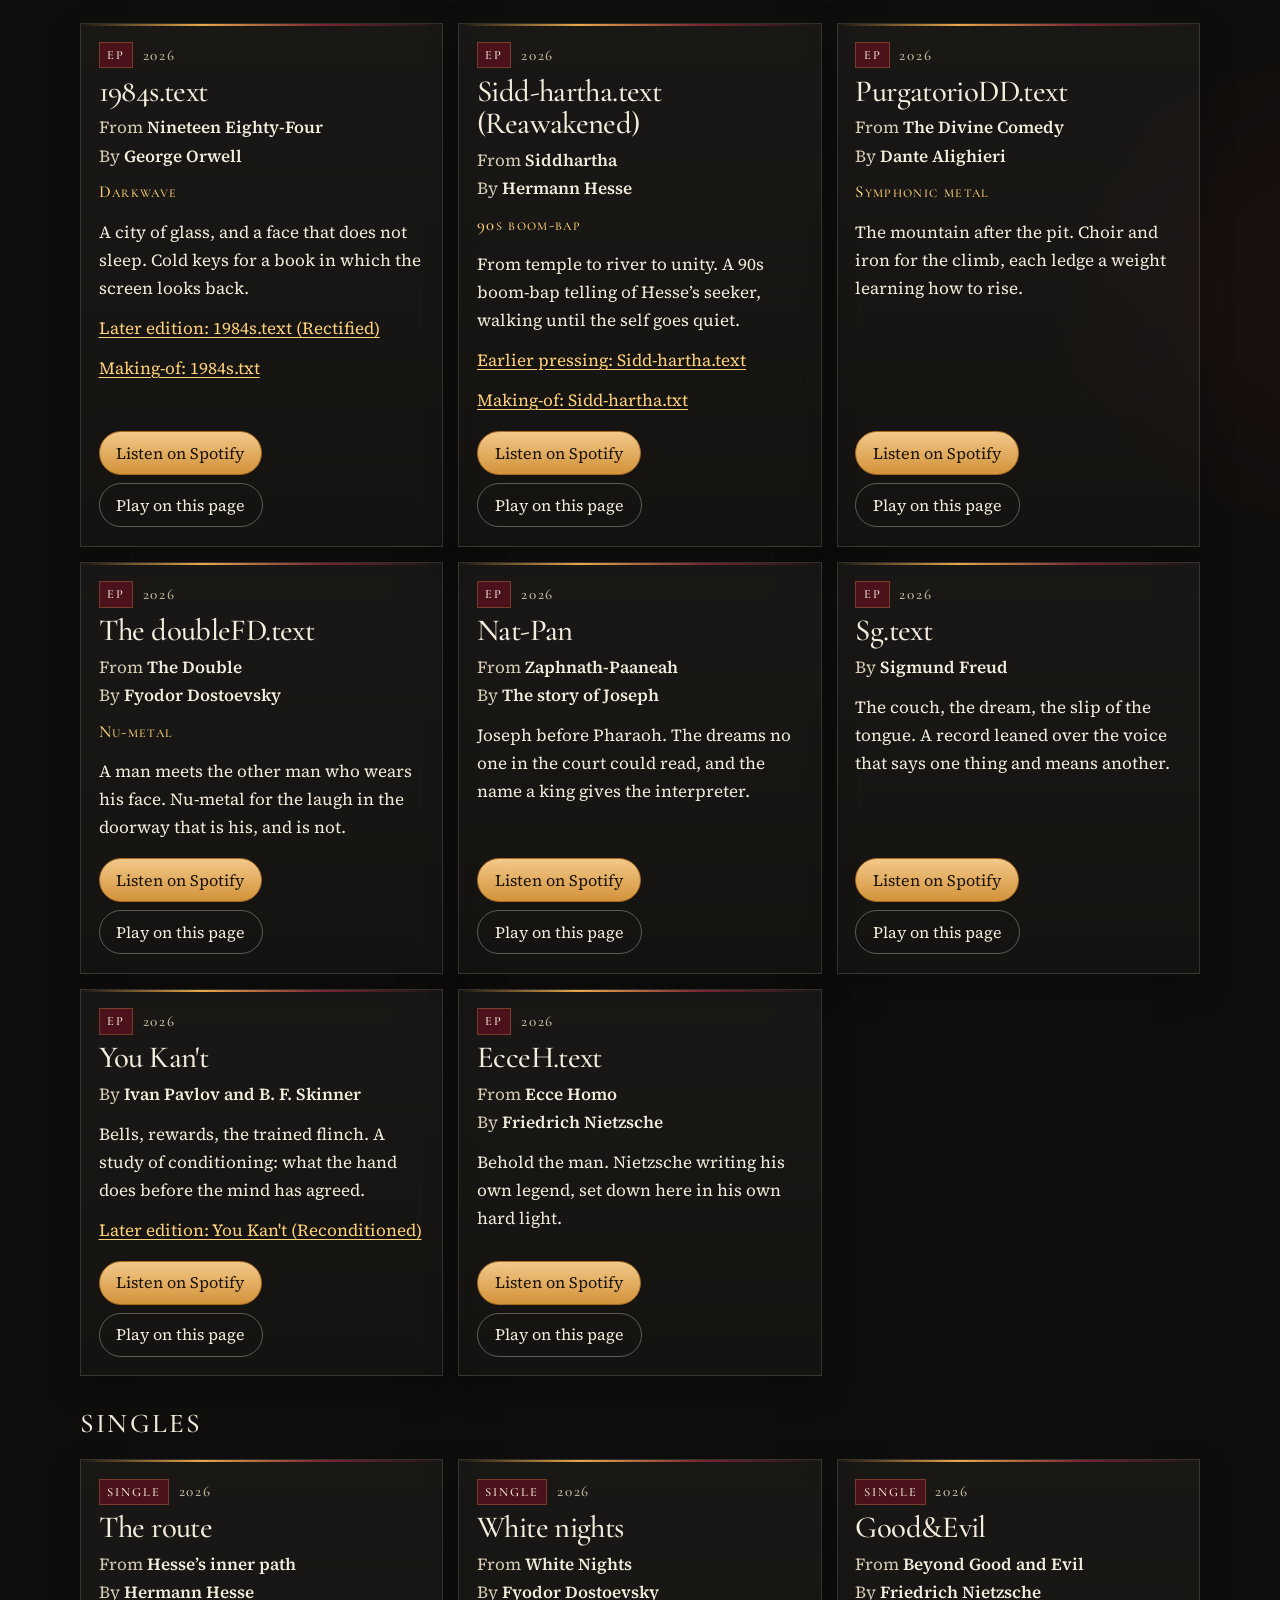
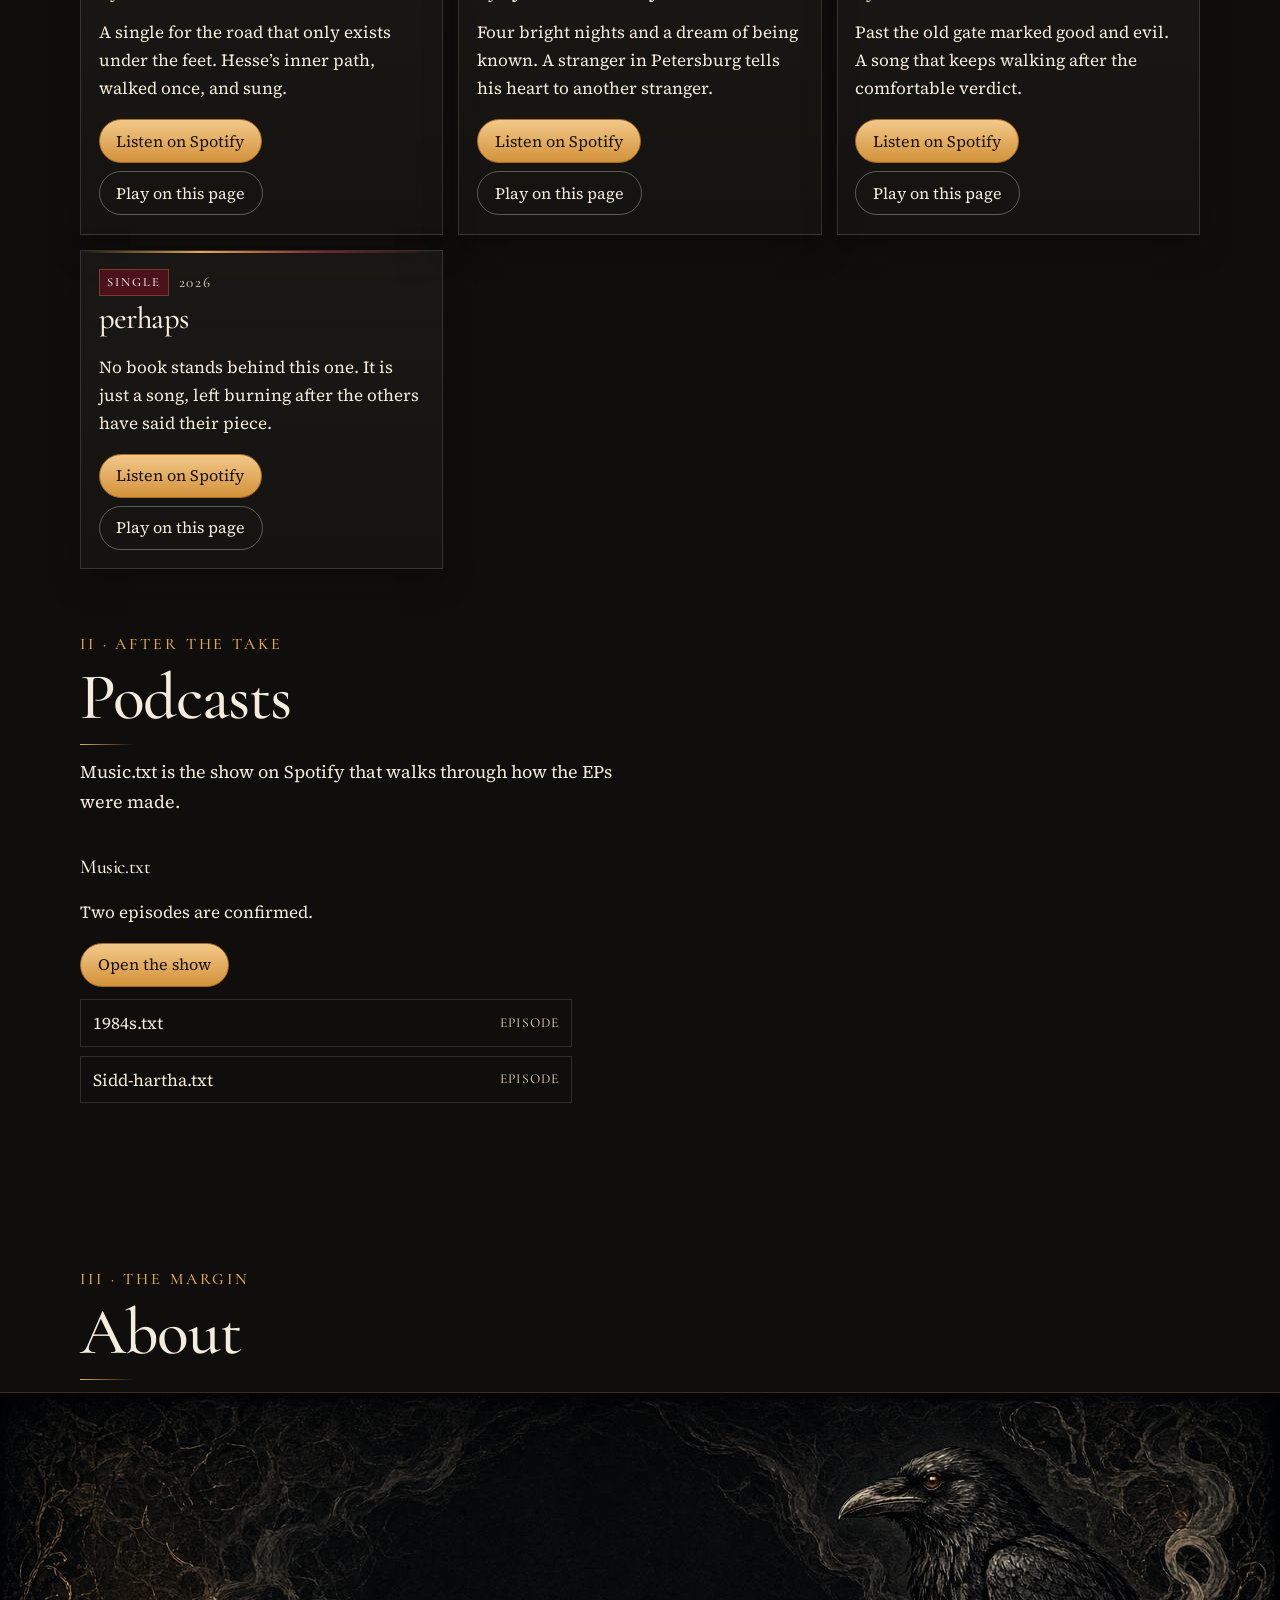
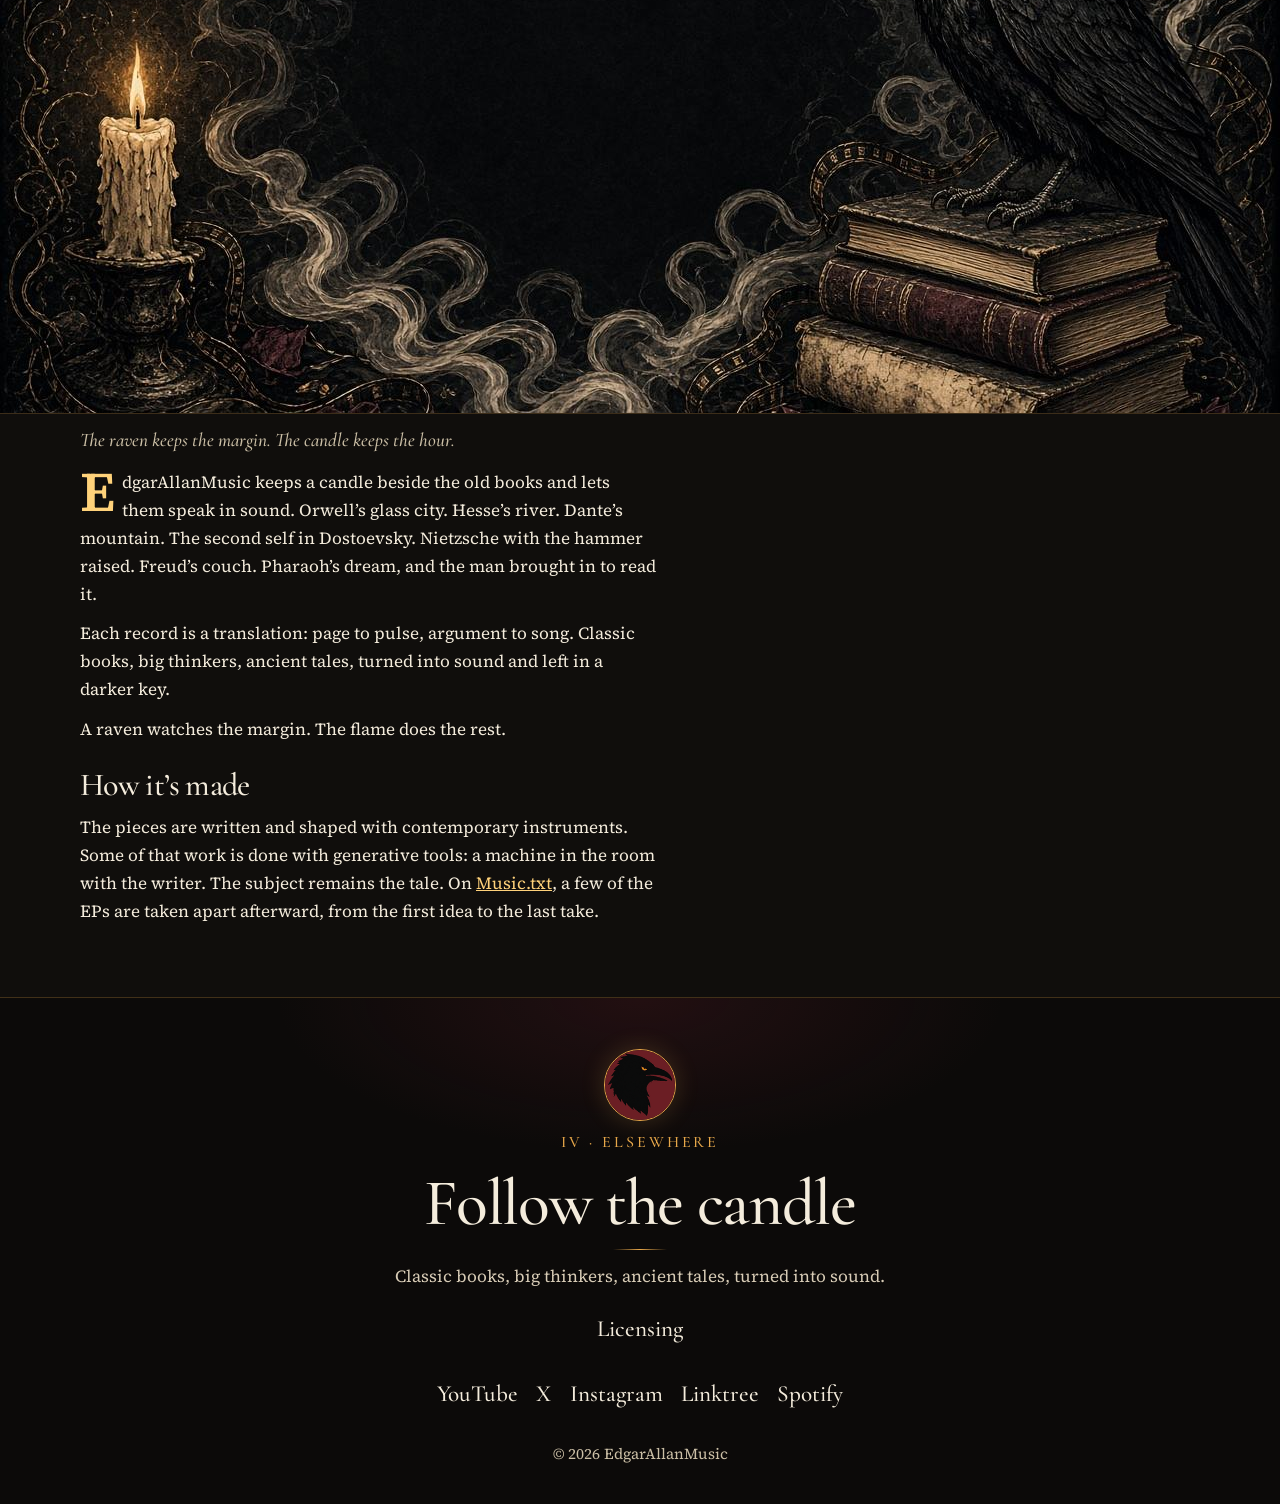
==== commit a8f771af: "Add a licensing page and the four confirmed Spotify albums. Nat-Pan, The route, Good&Evil, and perha" ====
--- a/index.html
+++ b/index.html
@@ -29,6 +29,8 @@
   <link rel="preload" as="image" href="assets/hero-960.jpg" imagesrcset="assets/hero-960.jpg 960w, assets/hero-1920.jpg 1920w" imagesizes="100vw">
   <link rel="preload" href="assets/fonts/cormorant-garamond-500.woff2" as="font" type="font/woff2" crossorigin>
   <link rel="stylesheet" href="css/styles.css">
+  <link rel="stylesheet" href="css/cursor.css">
+  <link rel="stylesheet" href="css/transition.css">
   <script type="application/ld+json">
   {
     "@context": "https://schema.org",
@@ -61,6 +63,7 @@
     <nav id="site-nav" class="site-nav" aria-label="Primary">
       <a href="#discography">Discography</a>
       <a href="visualizer/">Visualizer</a>
+      <a href="licensing/">Licensing</a>
       <a href="#podcasts">Podcasts</a>
       <a href="#about">About</a>
       <a href="#links">Links</a>
@@ -148,6 +151,9 @@
     <p class="kicker">IV · Elsewhere</p>
     <h2>Follow the candle</h2>
     <p class="footer-tag">Classic books, big thinkers, ancient tales, turned into sound.</p>
+    <nav class="footer-nav" aria-label="Site">
+      <a href="licensing/">Licensing</a>
+    </nav>
     <nav aria-label="Social links">
       <ul class="socials">
         <li><a href="https://www.youtube.com/@EdgarAllanMusic9" target="_blank" rel="noopener noreferrer">YouTube<span class="sr-only"> (opens in a new tab)</span></a></li>
@@ -160,5 +166,7 @@
     <p class="colophon">© 2026 EdgarAllanMusic</p>
   </footer>
   <script src="js/main.js"></script>
+  <script src="js/cursor.js"></script>
+  <script src="js/transition.js"></script>
 </body>
 </html>
--- a/css/styles.css
+++ b/css/styles.css
@@ -211,7 +211,6 @@
   border: 1px solid var(--line);
   background: transparent;
   color: var(--cream);
-  cursor: pointer;
 }
 
 .bars,
@@ -264,7 +263,8 @@
 }
 
 .site-nav a:hover,
-.site-nav a:focus-visible {
+.site-nav a:focus-visible,
+.site-nav a[aria-current="page"] {
   color: var(--amber-hot);
 }
 
@@ -379,6 +379,7 @@
   text-transform: uppercase;
 }
 
+h1,
 h2,
 h3,
 h4 {
@@ -389,11 +390,33 @@
   color: var(--cream);
 }
 
+h1 {
+  margin: 0 0 0.75rem;
+  font-size: clamp(2.8rem, 7vw, 4.6rem);
+}
+
 h2 {
   margin: 0 0 0.75rem;
   font-size: clamp(2.4rem, 6vw, 4.1rem);
 }
 
+.prose h2 {
+  margin-top: 1.8rem;
+  font-size: clamp(1.8rem, 4vw, 2.6rem);
+}
+
+.prose ul {
+  margin: 0.7rem 0 0;
+  padding: 0 0 0 1.15rem;
+  max-width: 64ch;
+  color: var(--cream);
+}
+
+.prose li {
+  margin: 0.35rem 0;
+}
+
+h1::after,
 h2::after {
   content: "";
   display: block;
@@ -401,6 +424,11 @@
   height: 1px;
   margin-top: 0.75rem;
   background: linear-gradient(90deg, var(--amber), transparent);
+}
+
+.hero h1::after,
+.page-404 h1::after {
+  content: none;
 }
 
 .lede,
@@ -575,7 +603,6 @@
   font-size: 1rem;
   line-height: 1.2;
   text-decoration: none;
-  cursor: pointer;
 }
 
 .btn-amber {
@@ -757,6 +784,65 @@
   color: var(--cream-dim);
 }
 
+.footer-nav {
+  margin-top: 1.1rem;
+}
+
+.footer-nav a {
+  color: var(--cream);
+  text-decoration: none;
+  font-family: var(--display);
+  font-size: 1.45rem;
+  min-height: 44px;
+  display: inline-flex;
+  align-items: center;
+  border-bottom: 1px solid transparent;
+}
+
+.footer-nav a:hover,
+.footer-nav a:focus-visible,
+.footer-nav a[aria-current="page"] {
+  color: var(--amber-hot);
+  border-bottom-color: var(--amber);
+}
+
+.license-list {
+  margin: 0.4rem 0 0;
+  padding: 0;
+  list-style: none;
+}
+
+.license-list li {
+  margin: 0;
+  border-bottom: 1px solid rgba(232, 168, 74, 0.18);
+}
+
+.license-list a {
+  display: flex;
+  align-items: baseline;
+  justify-content: space-between;
+  gap: 1rem;
+  min-height: 44px;
+  padding: 0.65rem 0;
+  color: var(--cream);
+  text-decoration: none;
+  font-family: var(--display);
+  font-size: 1.45rem;
+}
+
+.license-list a:hover,
+.license-list a:focus-visible {
+  color: var(--amber-hot);
+}
+
+.license-list small {
+  color: var(--parchment);
+  font-family: var(--display);
+  font-size: 0.85rem;
+  letter-spacing: 0.12em;
+  text-transform: uppercase;
+}
+
 .socials {
   display: flex;
   flex-wrap: wrap;
--- a/css/cursor.css
+++ b/css/cursor.css
@@ -0,0 +1,71 @@
+/* Candle-quill cursor. Hotspot is the flame tip (6, 4 on the 32px image).
+   The image-set line is the 2x asset on dense screens. auto / pointer / text
+   remain if the image cannot be used. */
+
+html {
+  cursor: url("../assets/cursor/flame-32.png") 6 4, auto;
+  cursor: image-set(
+    url("../assets/cursor/flame-32.png") 1x,
+    url("../assets/cursor/flame-64.png") 2x
+  ) 6 4, auto;
+}
+
+a[href],
+a.btn,
+button,
+.btn,
+.nav-toggle,
+summary,
+label,
+[role="button"],
+input[type="button"],
+input[type="submit"],
+input[type="reset"],
+input[type="checkbox"],
+input[type="radio"],
+input[type="range"],
+input[type="file"] {
+  cursor: url("../assets/cursor/flame-hot-32.png") 6 4, pointer;
+  cursor: image-set(
+    url("../assets/cursor/flame-hot-32.png") 1x,
+    url("../assets/cursor/flame-hot-64.png") 2x
+  ) 6 4, pointer;
+}
+
+input:not([type="button"]):not([type="submit"]):not([type="reset"]):not([type="checkbox"]):not([type="radio"]):not([type="range"]):not([type="file"]):not([type="color"]):not([type="image"]),
+textarea,
+select,
+[contenteditable="true"] {
+  cursor: text;
+}
+
+html.cursor-hidden,
+html.cursor-hidden * {
+  cursor: none !important;
+}
+
+.ember {
+  position: fixed;
+  z-index: 2;
+  width: 6px;
+  height: 6px;
+  margin: -3px 0 0 -3px;
+  border-radius: 50%;
+  pointer-events: none;
+  background: radial-gradient(circle, #fff6e4 0%, #e8a84a 42%, rgba(232, 168, 74, 0) 72%);
+  animation: ember-fade 680ms ease-out forwards;
+}
+
+@keyframes ember-fade {
+  to {
+    opacity: 0;
+    transform: translate3d(0, -10px, 0) scale(0.35);
+  }
+}
+
+@media (prefers-reduced-motion: reduce) {
+  .ember {
+    display: none;
+    animation: none;
+  }
+}
--- a/css/transition.css
+++ b/css/transition.css
@@ -0,0 +1,78 @@
+/* Cross-document passage between the house and the visualizer.
+   Browsers that understand @view-transition run this on their own.
+   js/transition.js covers the rest with the same timing. */
+
+@view-transition {
+  navigation: auto;
+}
+
+::view-transition-old(root) {
+  animation: 820ms cubic-bezier(0.4, 0, 0.2, 1) vt-iris-out both;
+}
+
+::view-transition-new(root) {
+  animation: 820ms cubic-bezier(0.4, 0, 0.2, 1) vt-iris-in both;
+}
+
+@keyframes vt-iris-out {
+  0% {
+    opacity: 1;
+    clip-path: circle(140% at 14% 68%);
+  }
+  100% {
+    opacity: 0.15;
+    clip-path: circle(0% at 14% 68%);
+    filter: sepia(0.35) brightness(0.55);
+  }
+}
+
+@keyframes vt-iris-in {
+  0% {
+    opacity: 0.2;
+    clip-path: circle(0% at 14% 68%);
+    filter: sepia(0.45) brightness(1.35);
+  }
+  100% {
+    opacity: 1;
+    clip-path: circle(140% at 14% 68%);
+    filter: none;
+  }
+}
+
+.vt-fallback {
+  position: fixed;
+  inset: 0;
+  z-index: 80;
+  pointer-events: none;
+  background:
+    radial-gradient(circle at 14% 68%, rgba(255, 214, 140, 0.72), rgba(122, 36, 51, 0.45) 26%, rgba(8, 7, 6, 0.94) 62%);
+  animation: vt-cover 780ms cubic-bezier(0.4, 0, 0.2, 1) forwards;
+}
+
+@keyframes vt-cover {
+  from { opacity: 0; }
+  to { opacity: 1; }
+}
+
+.vt-fallback.is-reduced {
+  background: #0b0a09;
+  animation-duration: 180ms;
+}
+
+@media (prefers-reduced-motion: reduce) {
+  ::view-transition-old(root) {
+    animation: 180ms linear vt-fade-out both;
+  }
+  ::view-transition-new(root) {
+    animation: 180ms linear vt-fade-in both;
+  }
+}
+
+@keyframes vt-fade-out {
+  to { opacity: 0; }
+}
+
+@keyframes vt-fade-in {
+  from { opacity: 0; }
+  to { opacity: 1; }
+}
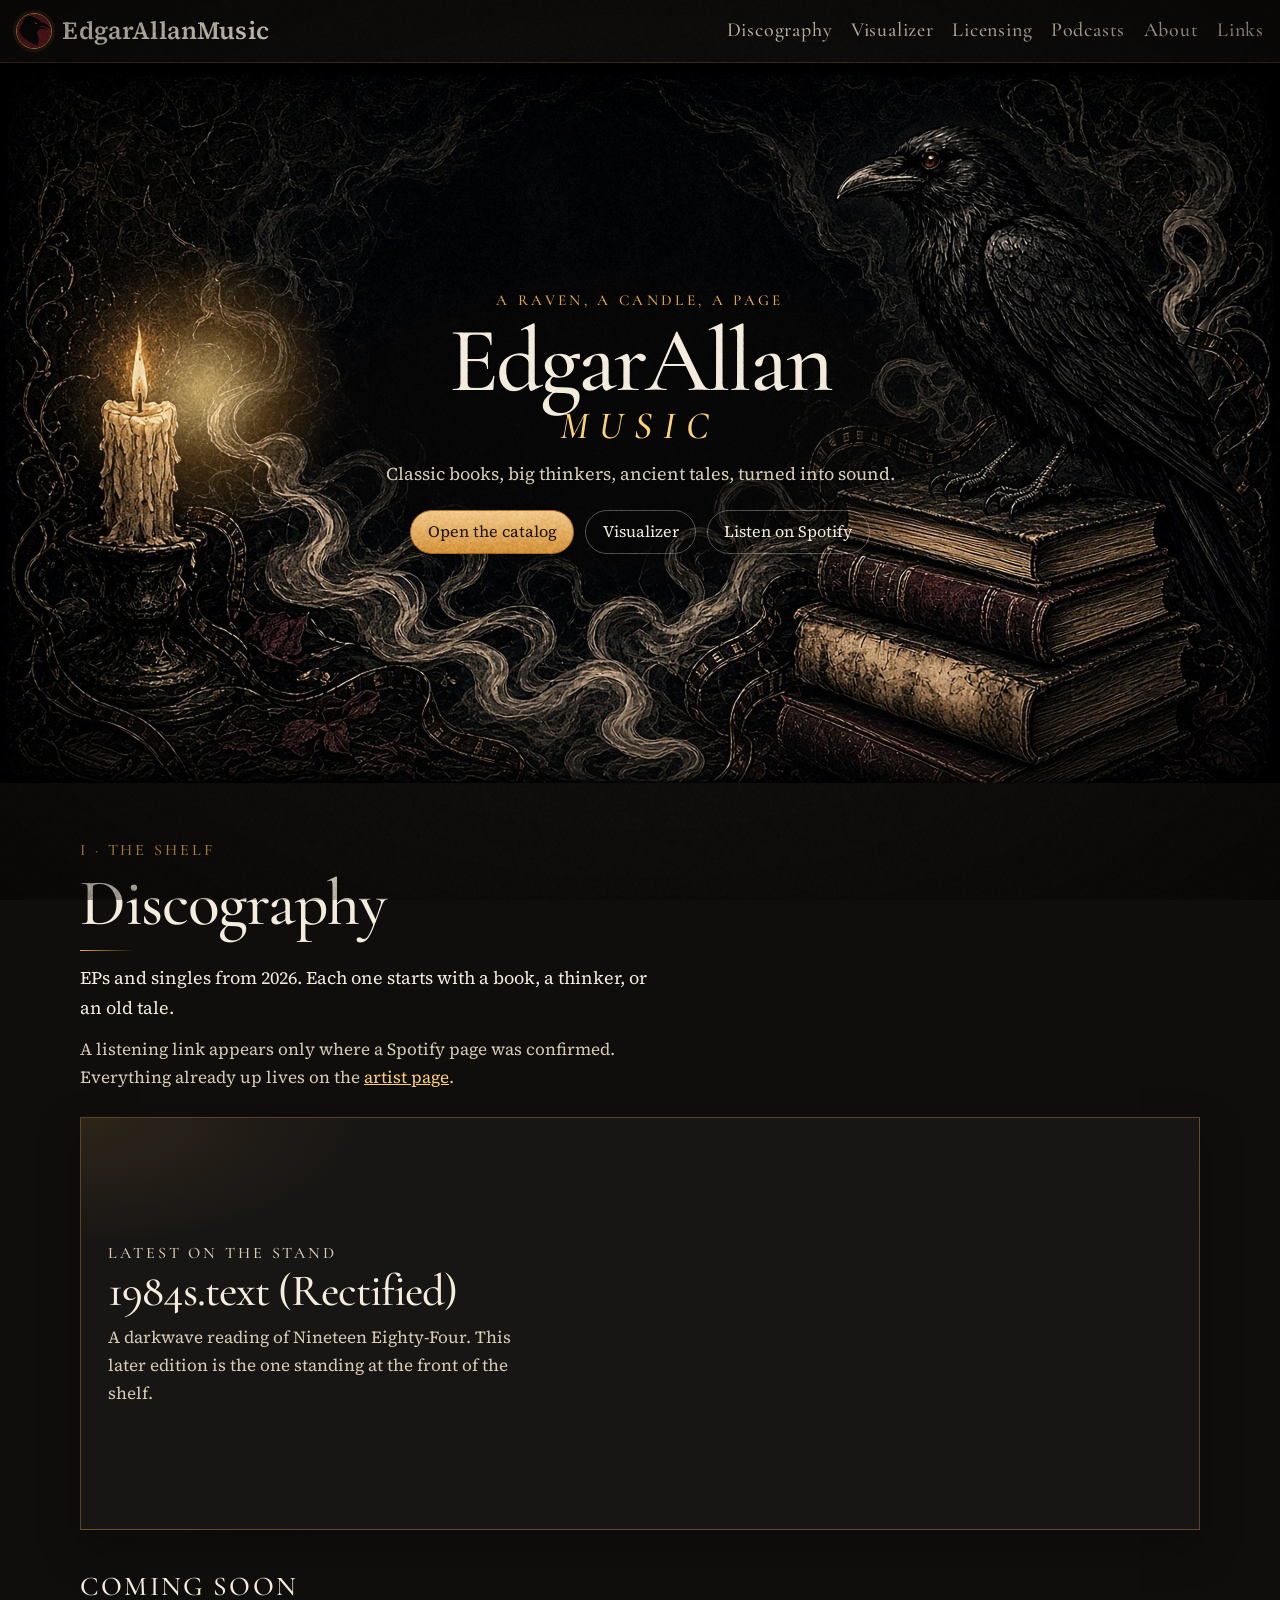
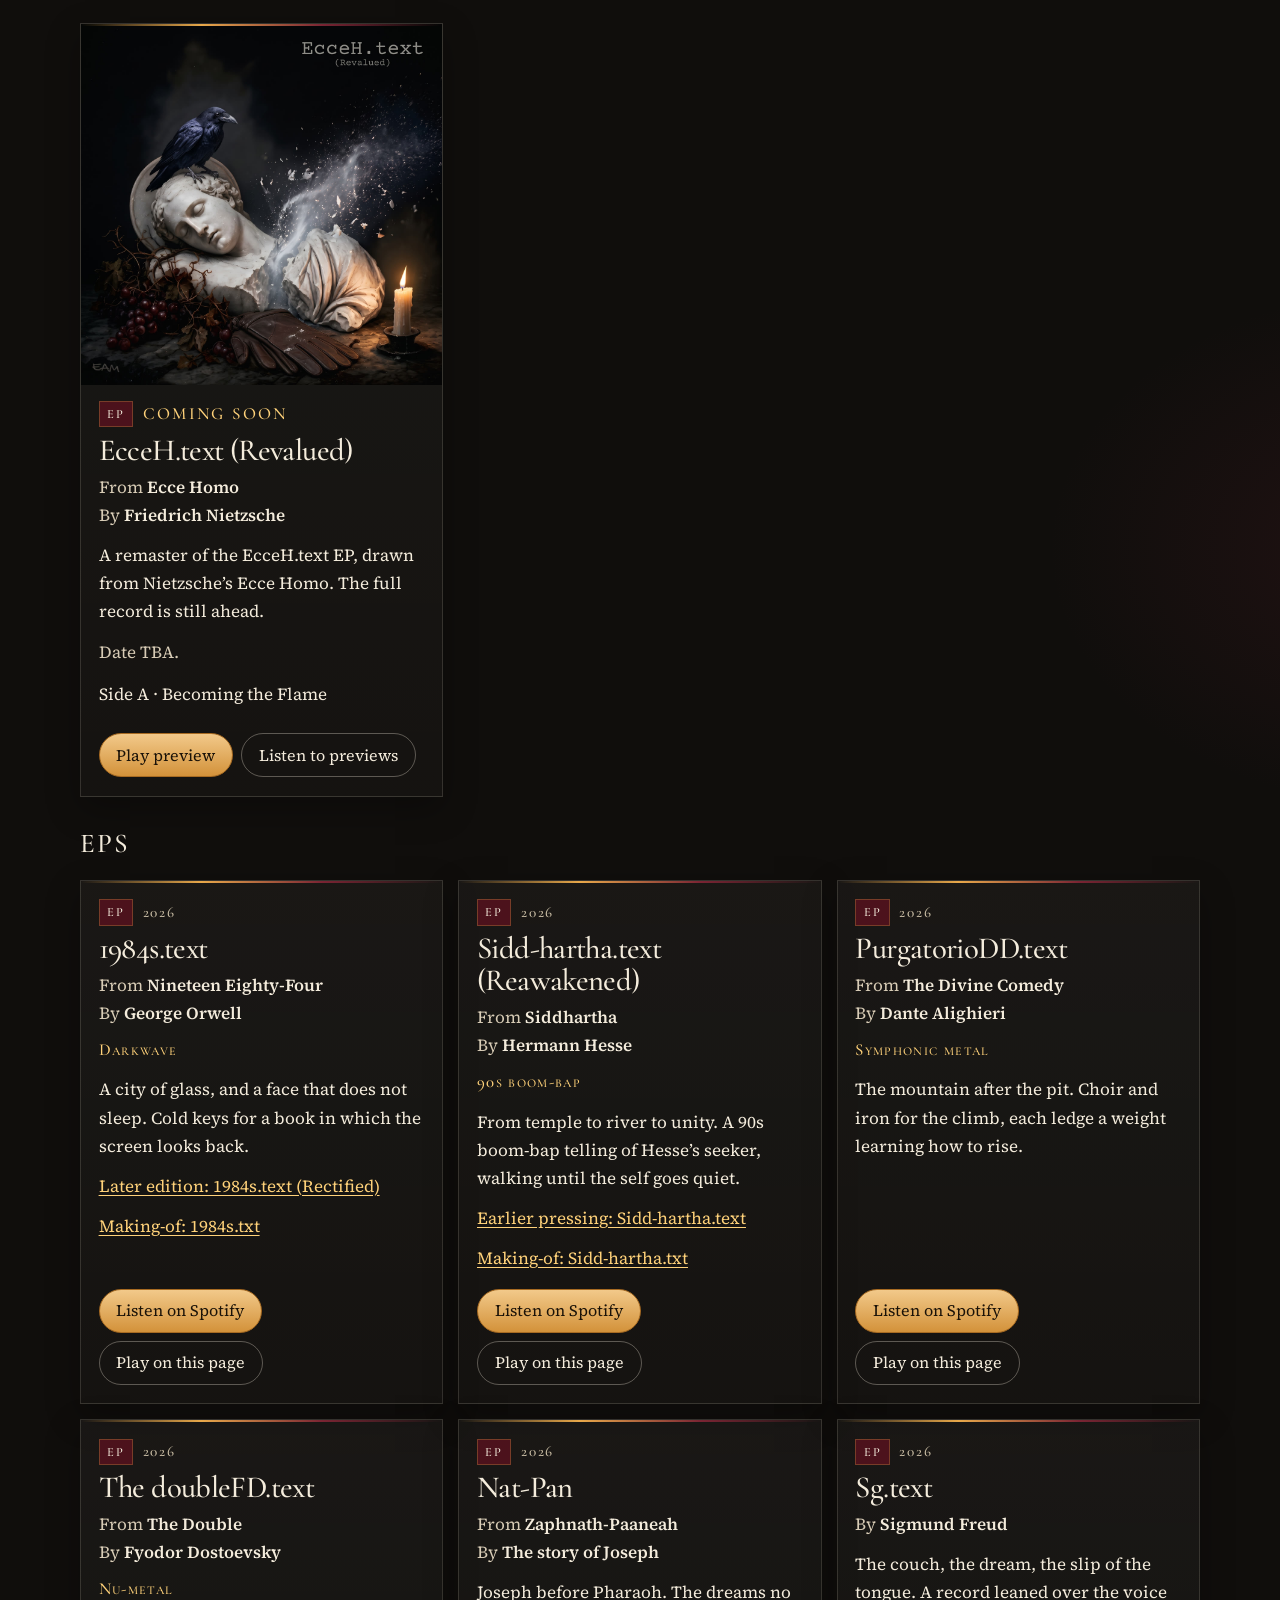
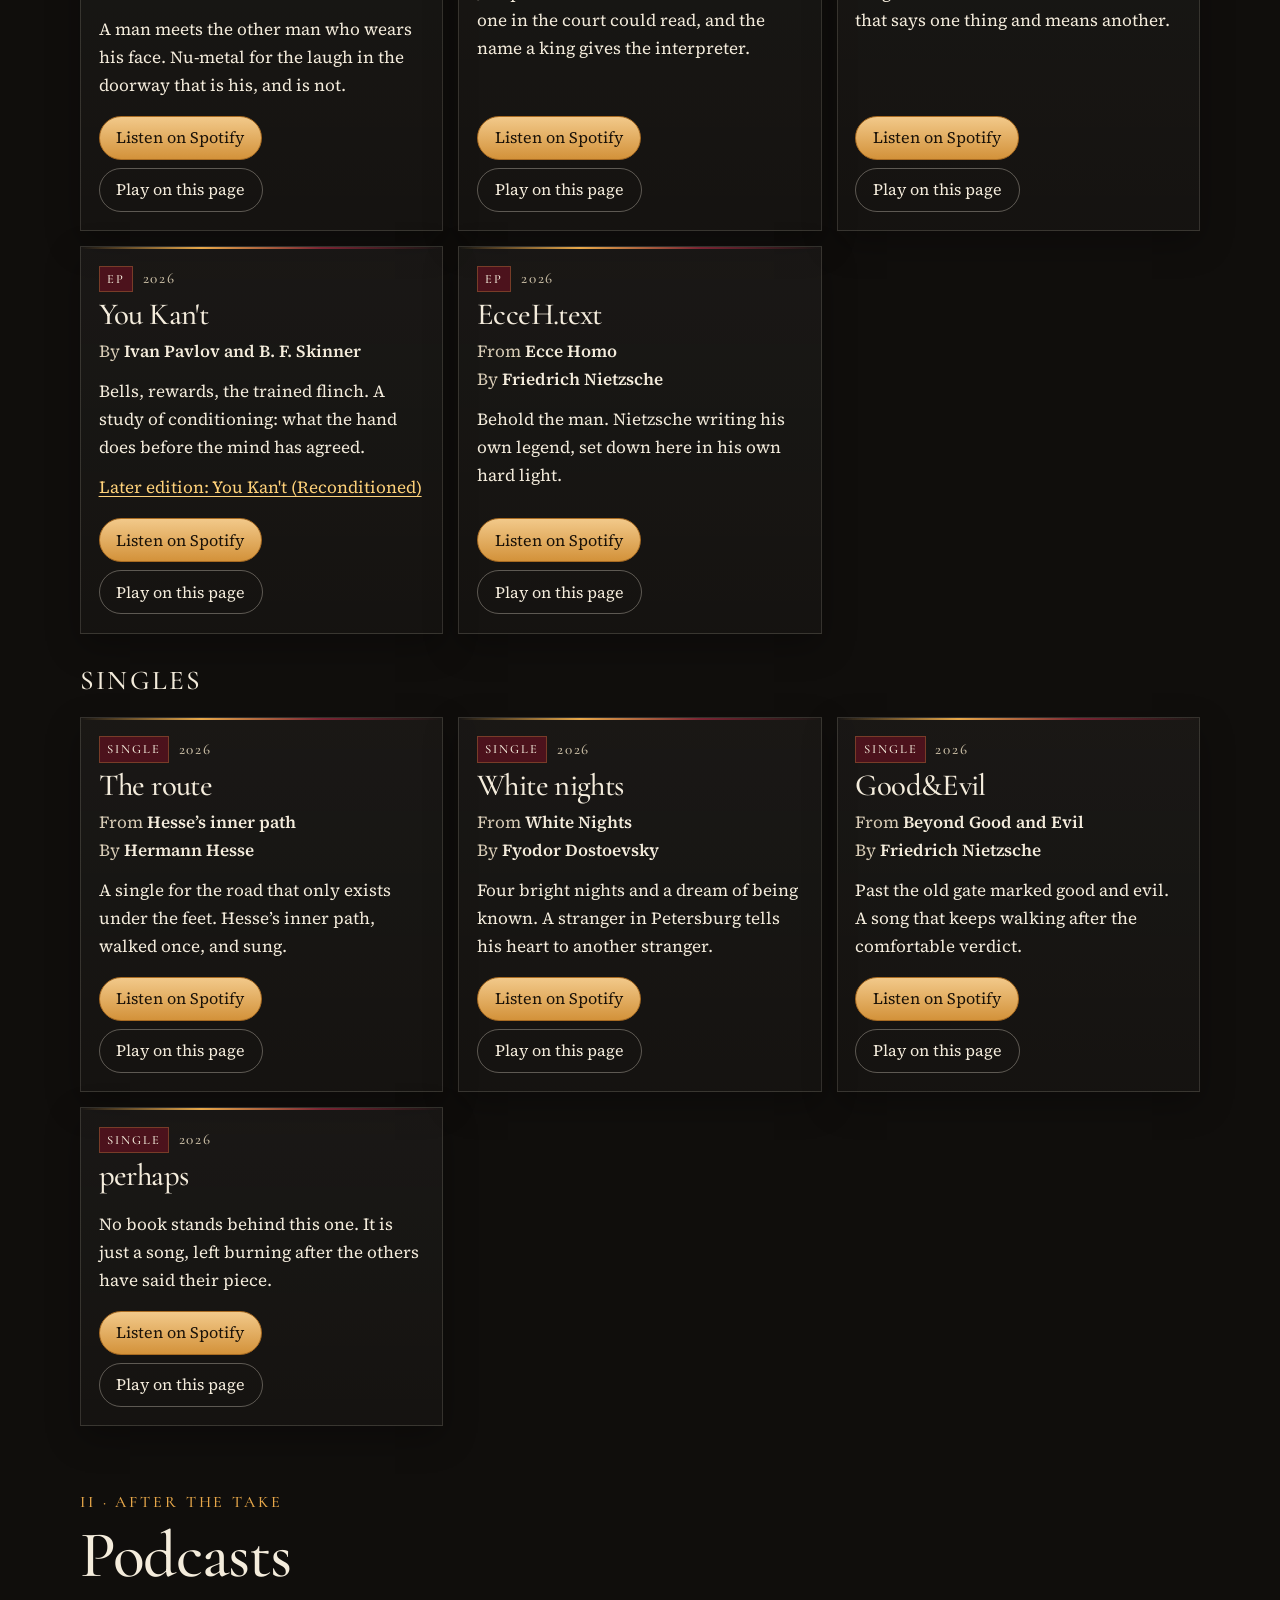
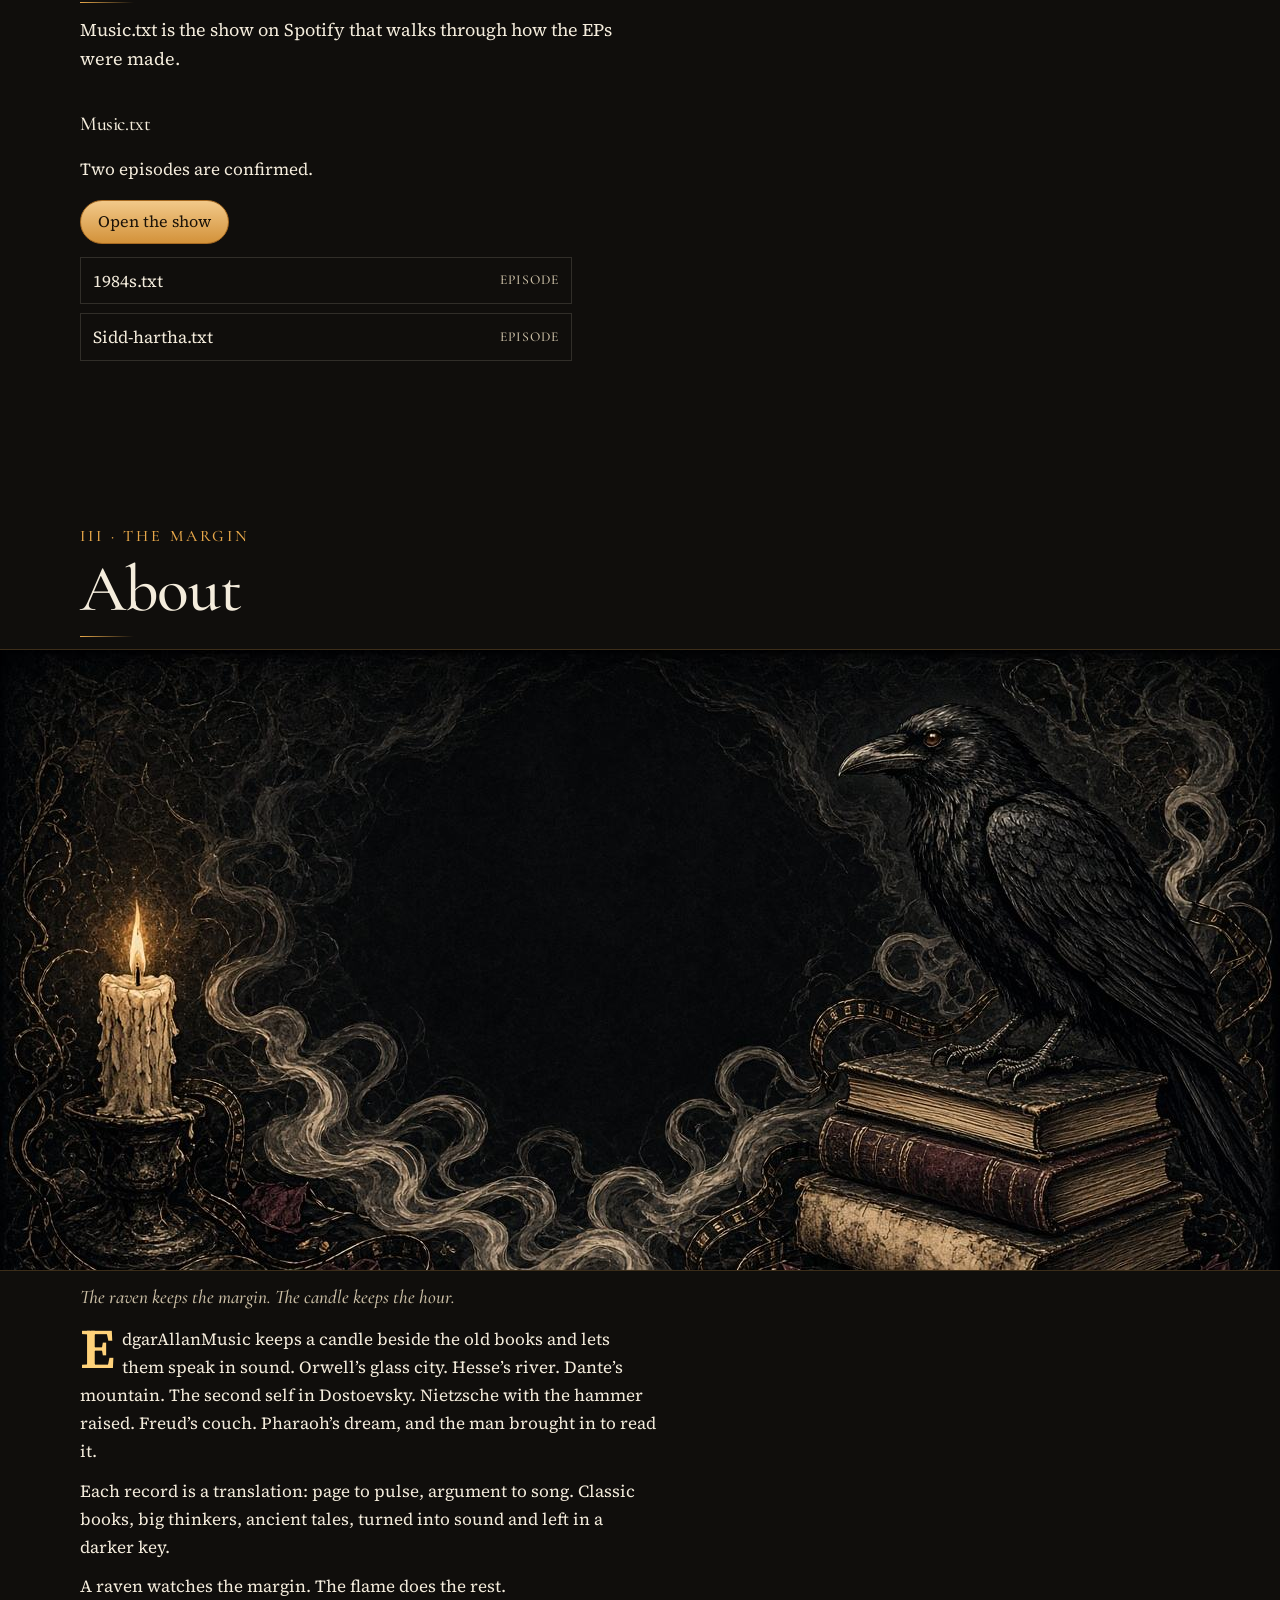
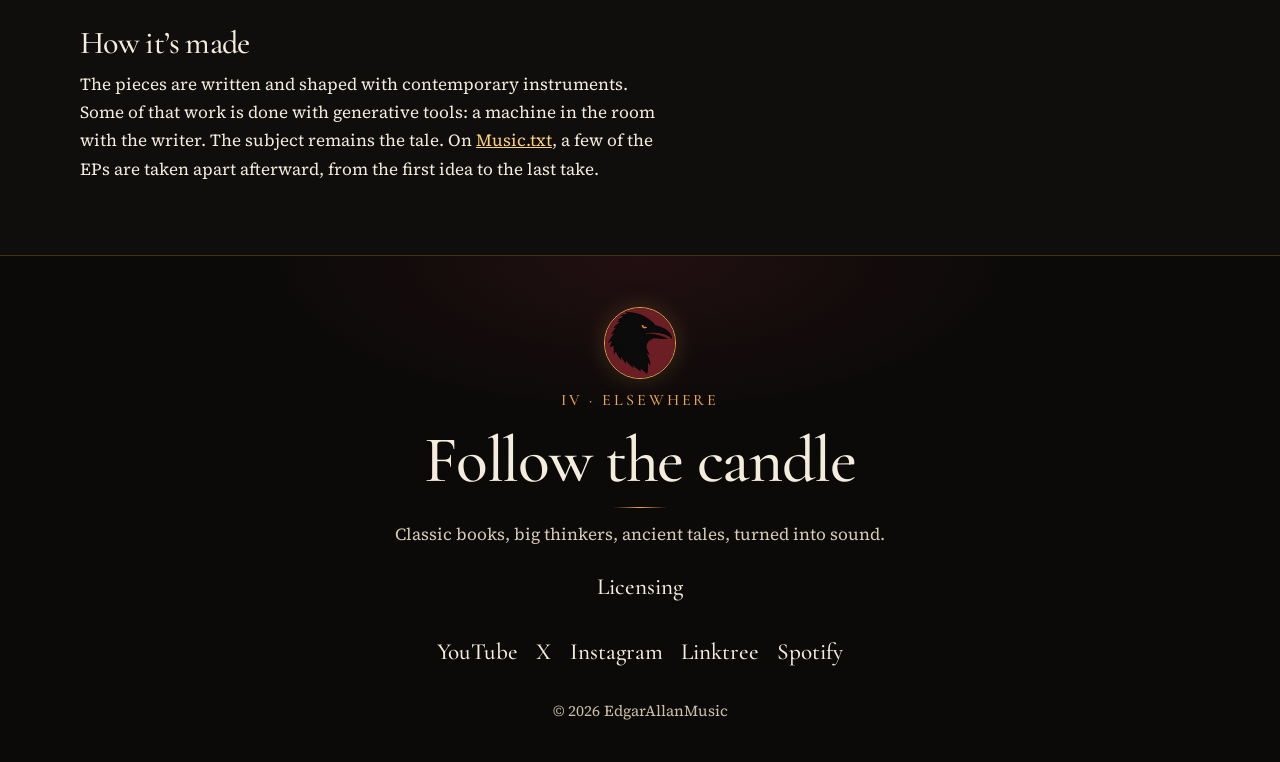
==== commit f9244709: "Add Corvin, a raven who visits the site. He perches, watches the cursor, caws when clicked, and flie" ====
--- a/index.html
+++ b/index.html
@@ -31,6 +31,7 @@
   <link rel="stylesheet" href="css/styles.css">
   <link rel="stylesheet" href="css/cursor.css">
   <link rel="stylesheet" href="css/transition.css">
+  <link rel="stylesheet" href="css/corvin.css">
   <script type="application/ld+json">
   {
     "@context": "https://schema.org",
@@ -168,5 +169,6 @@
   <script src="js/main.js"></script>
   <script src="js/cursor.js"></script>
   <script src="js/transition.js"></script>
+  <script src="js/corvin.js"></script>
 </body>
 </html>
--- a/css/styles.css
+++ b/css/styles.css
@@ -525,6 +525,37 @@
   transform: translateY(-3px);
 }
 
+.card-upcoming {
+  overflow: hidden;
+  padding-top: 0;
+}
+
+.release-cover {
+  display: block;
+  width: calc(100% + 2.2rem);
+  max-width: none;
+  margin: 0 -1.1rem 0.95rem;
+  aspect-ratio: 1;
+  object-fit: cover;
+}
+
+.coming {
+  color: var(--amber-hot);
+  font-family: var(--display);
+  letter-spacing: 0.14em;
+  text-transform: uppercase;
+}
+
+.preview-player {
+  margin-top: auto;
+  padding-top: 0.85rem;
+}
+
+.preview-title {
+  margin: 0 0 0.55rem;
+  color: var(--cream);
+}
+
 .card-top {
   display: flex;
   align-items: center;
--- a/css/corvin.css
+++ b/css/corvin.css
@@ -0,0 +1,156 @@
+/* Corvin, the raven who visits the margins. */
+
+.corvin {
+  position: fixed;
+  z-index: 24;
+  width: max-content;
+  pointer-events: none;
+  opacity: 0;
+}
+
+.corvin.is-in {
+  opacity: 1;
+  animation: corvin-in 0.55s ease;
+}
+
+.corvin.is-idle .corvin-bird img {
+  animation: corvin-bob 2.8s ease-in-out infinite;
+}
+
+.corvin.is-flip .corvin-bird img {
+  transform: scaleX(-1);
+}
+
+.corvin.is-idle.is-flip .corvin-bird img {
+  animation: corvin-bob-flip 2.8s ease-in-out infinite;
+}
+
+.corvin.is-hop .corvin-bird {
+  animation: corvin-hop 0.42s ease;
+}
+
+.corvin.is-out {
+  opacity: 0;
+  transform: translate(var(--fly, -90px), -28px);
+  transition: opacity 0.65s ease, transform 0.65s ease;
+}
+
+.corvin.is-aside {
+  visibility: hidden;
+}
+
+.corvin-bird {
+  display: block;
+  padding: 0;
+  border: 0;
+  background: transparent;
+  pointer-events: auto;
+  cursor: pointer;
+  line-height: 0;
+}
+
+.corvin-bird img {
+  height: 142px;
+  width: auto;
+  display: block;
+  pointer-events: none;
+  user-select: none;
+}
+
+.corvin-close {
+  position: absolute;
+  top: 0;
+  right: 0;
+  width: 28px;
+  height: 28px;
+  padding: 0;
+  border-radius: 50%;
+  border: 1px solid rgba(224, 162, 74, 0.7);
+  background: rgba(11, 10, 9, 0.82);
+  color: #efe6d2;
+  font-family: "Cormorant Garamond", Palatino, Georgia, serif;
+  font-size: 1.15rem;
+  line-height: 1;
+  pointer-events: auto;
+  opacity: 0;
+}
+
+.corvin:hover .corvin-close,
+.corvin:focus-within .corvin-close,
+.corvin-close:focus {
+  opacity: 1;
+}
+
+.corvin-restore {
+  width: 44px;
+  height: 44px;
+  margin: 0.8rem auto 0;
+  padding: 5px;
+  border-radius: 50%;
+  border: 1px solid rgba(224, 162, 74, 0.5);
+  background: rgba(11, 10, 9, 0.35);
+  display: block;
+}
+
+.corvin-restore[hidden] {
+  display: none;
+}
+
+.corvin-restore img {
+  width: 100%;
+  height: 100%;
+  object-fit: contain;
+  pointer-events: none;
+}
+
+.corvin-restore.is-fixed {
+  position: fixed;
+  z-index: 24;
+  top: max(0.55rem, env(safe-area-inset-top));
+  right: max(0.55rem, env(safe-area-inset-right));
+  margin: 0;
+  background: rgba(11, 10, 9, 0.78);
+}
+
+@keyframes corvin-in {
+  from { opacity: 0; transform: translateY(12px); }
+  to { opacity: 1; transform: none; }
+}
+
+@keyframes corvin-bob {
+  0%, 100% { transform: translateY(0); }
+  50% { transform: translateY(3px); }
+}
+
+@keyframes corvin-bob-flip {
+  0%, 100% { transform: scaleX(-1) translateY(0); }
+  50% { transform: scaleX(-1) translateY(3px); }
+}
+
+@keyframes corvin-hop {
+  0% { transform: translateY(0); }
+  45% { transform: translateY(-12px); }
+  100% { transform: translateY(0); }
+}
+
+@media (max-width: 700px) {
+  .corvin-bird img { height: 80px; }
+}
+
+@media (hover: none) {
+  .corvin-close { opacity: 0.92; }
+}
+
+@media (prefers-reduced-motion: reduce) {
+  .corvin,
+  .corvin-bird,
+  .corvin-bird img {
+    animation: none !important;
+  }
+
+  .corvin.is-in,
+  .corvin.is-out {
+    transition: opacity 0.2s linear;
+    transform: none;
+  }
+}
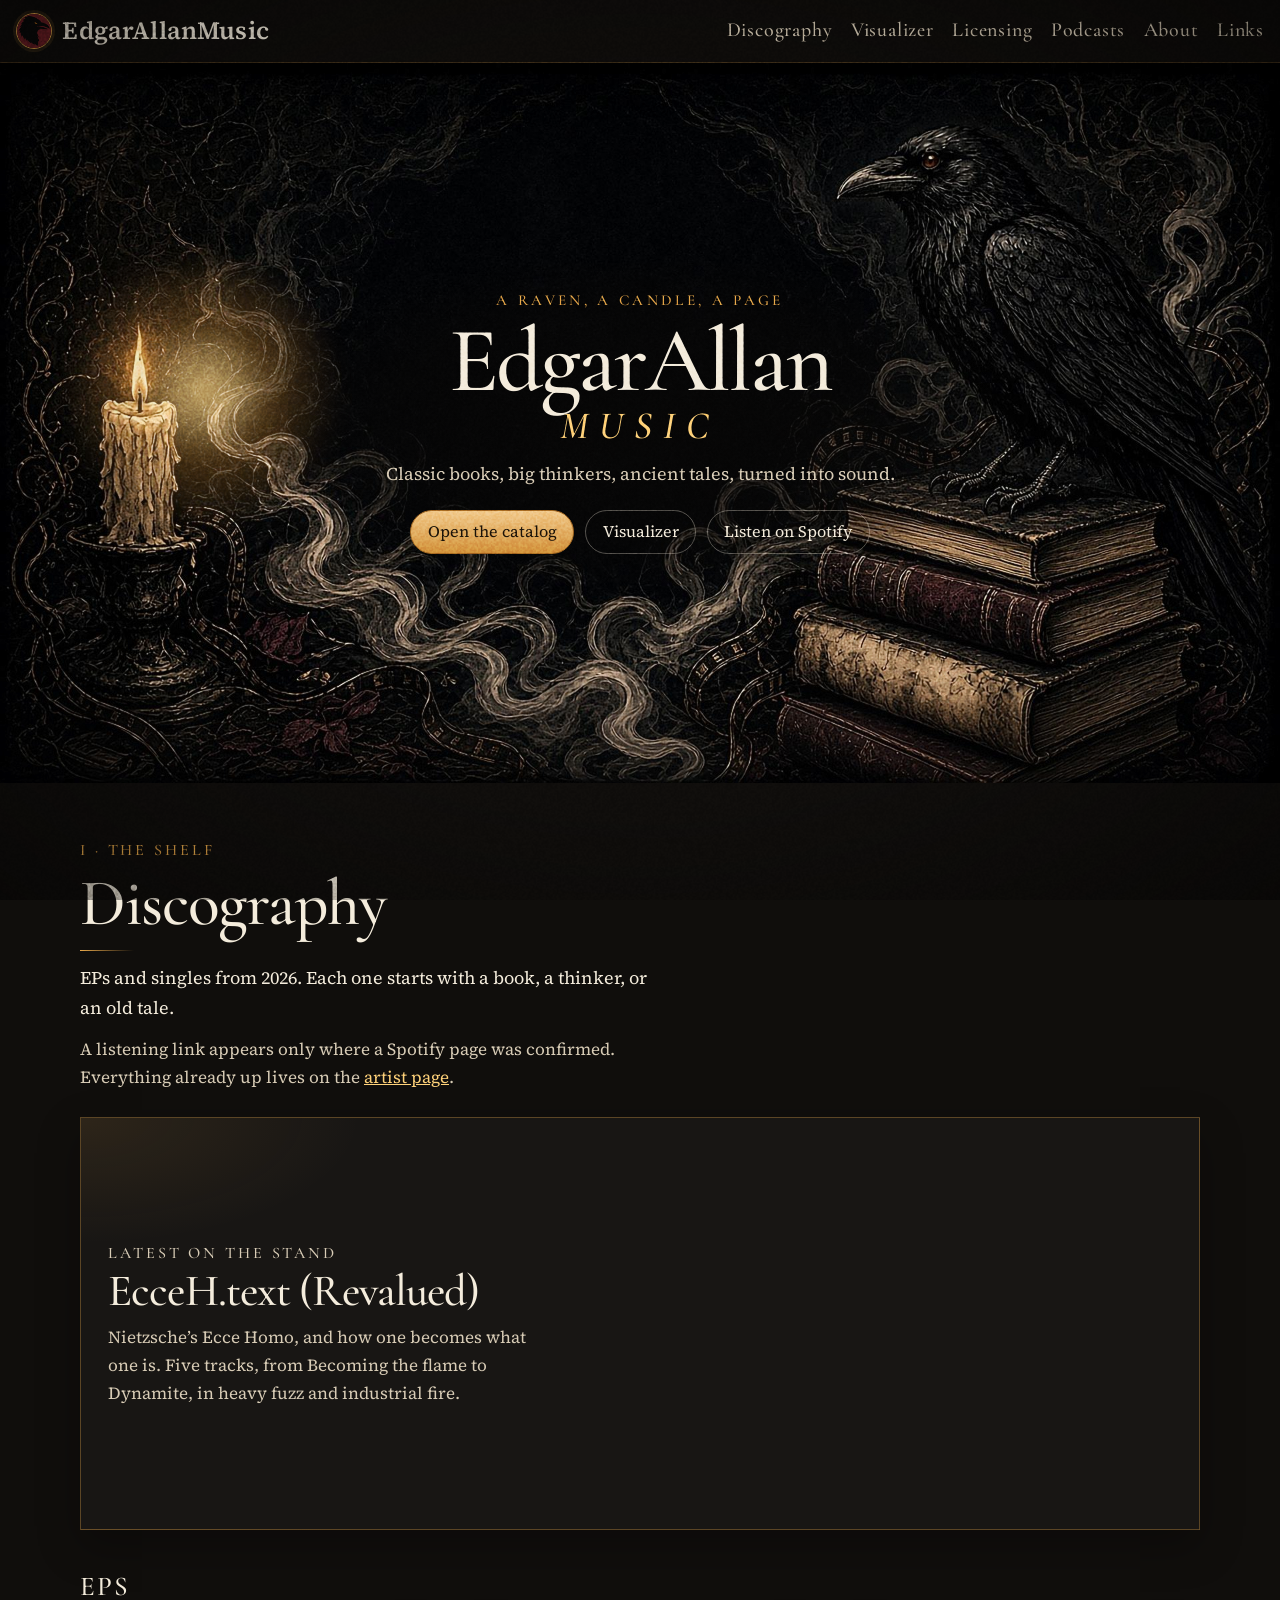
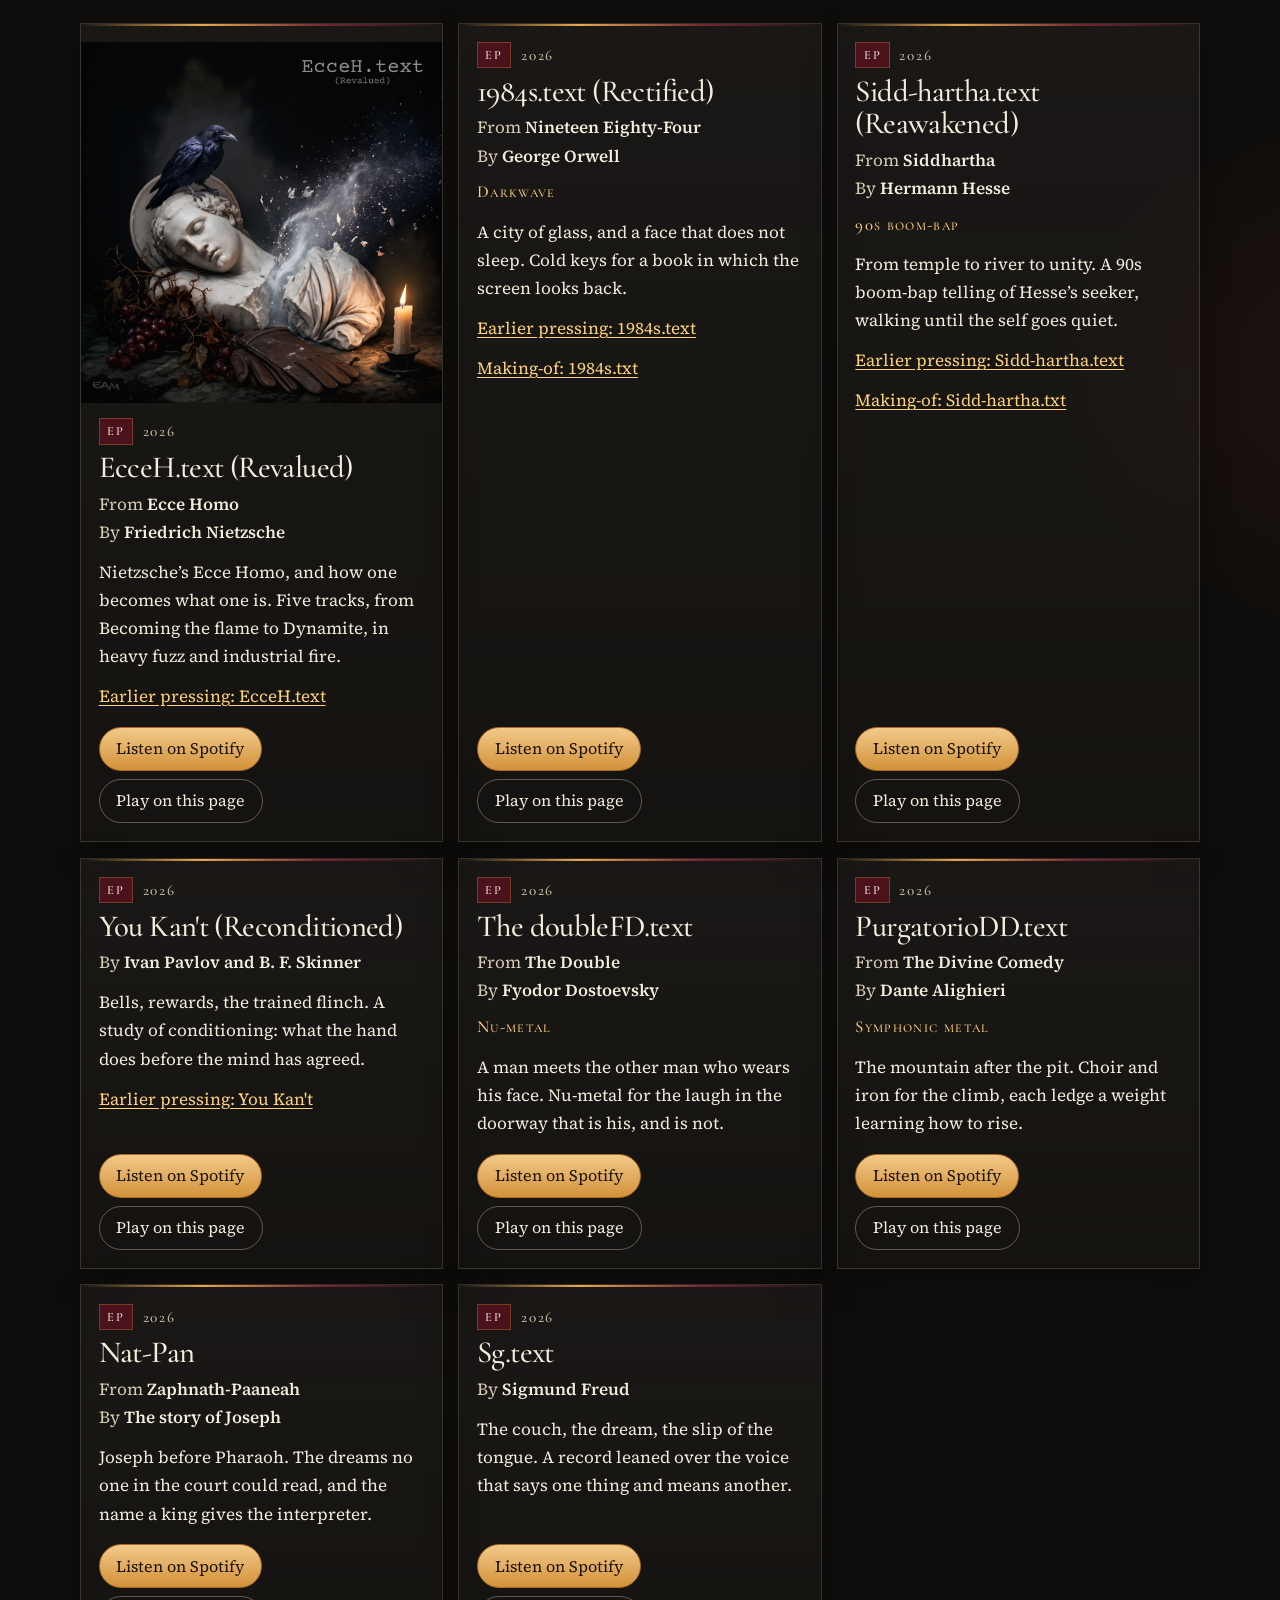
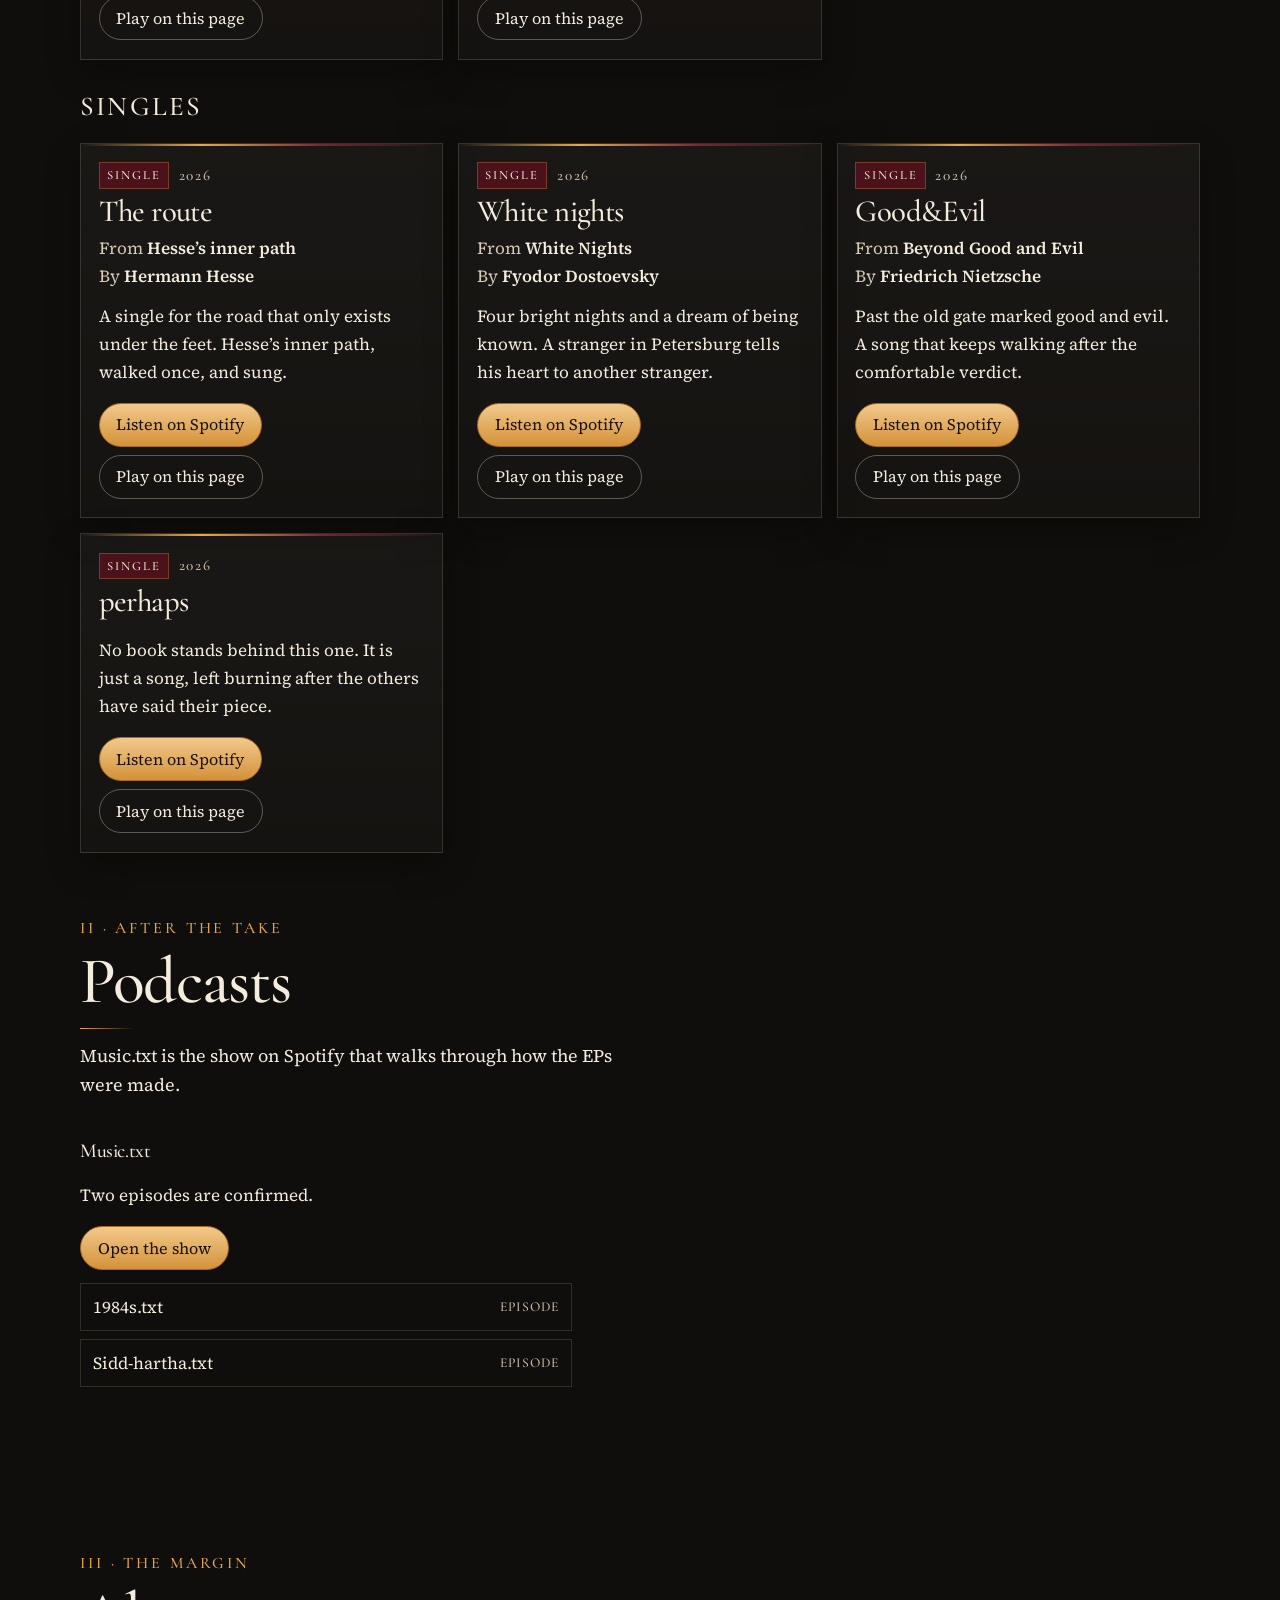
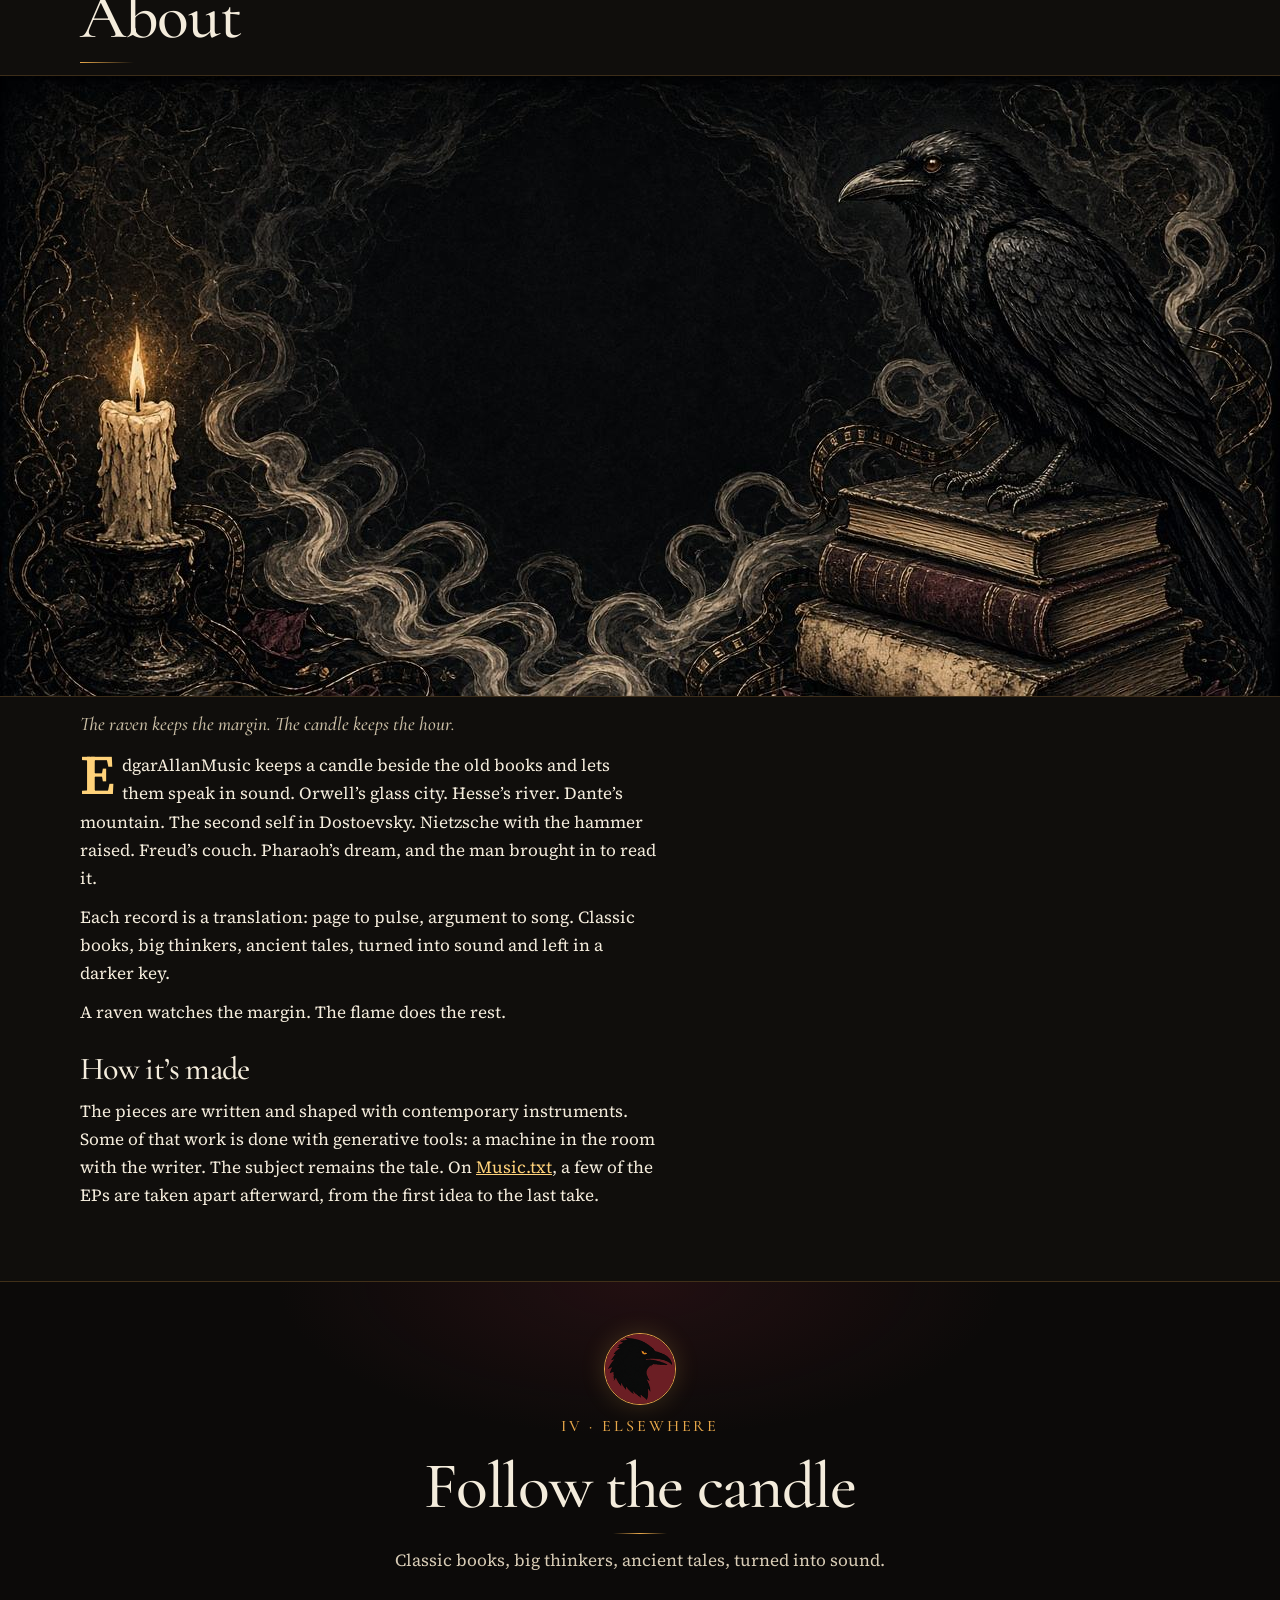
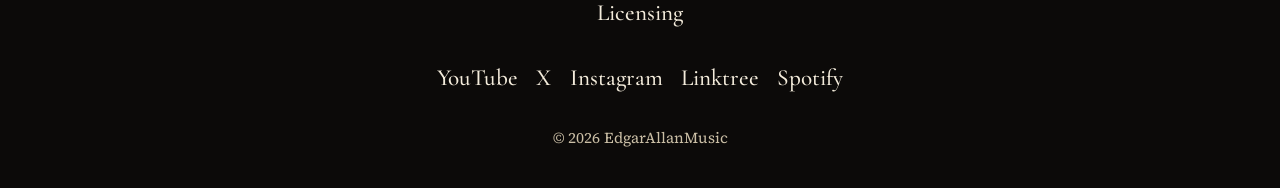
==== commit 051ef3f8: "Add Bing Webmaster site verification. The auth file is at the site root, and the same code is in the" ====
--- a/index.html
+++ b/index.html
@@ -3,6 +3,7 @@
 <head>
   <meta charset="utf-8">
   <meta name="viewport" content="width=device-width, initial-scale=1">
+  <meta name="msvalidate.01" content="02A291EC352BF671E10EC97082B484A0">
   <title>EdgarAllanMusic — Classic books, turned into sound</title>
   <meta name="description" content="EdgarAllanMusic turns classic books, big thinkers, and ancient tales into sound. EPs and singles from 2026, and the Music.txt podcast.">
   <meta name="theme-color" content="#100e0c">
@@ -31,7 +32,6 @@
   <link rel="stylesheet" href="css/styles.css">
   <link rel="stylesheet" href="css/cursor.css">
   <link rel="stylesheet" href="css/transition.css">
-  <link rel="stylesheet" href="css/corvin.css">
   <script type="application/ld+json">
   {
     "@context": "https://schema.org",
@@ -169,6 +169,5 @@
   <script src="js/main.js"></script>
   <script src="js/cursor.js"></script>
   <script src="js/transition.js"></script>
-  <script src="js/corvin.js"></script>
 </body>
 </html>
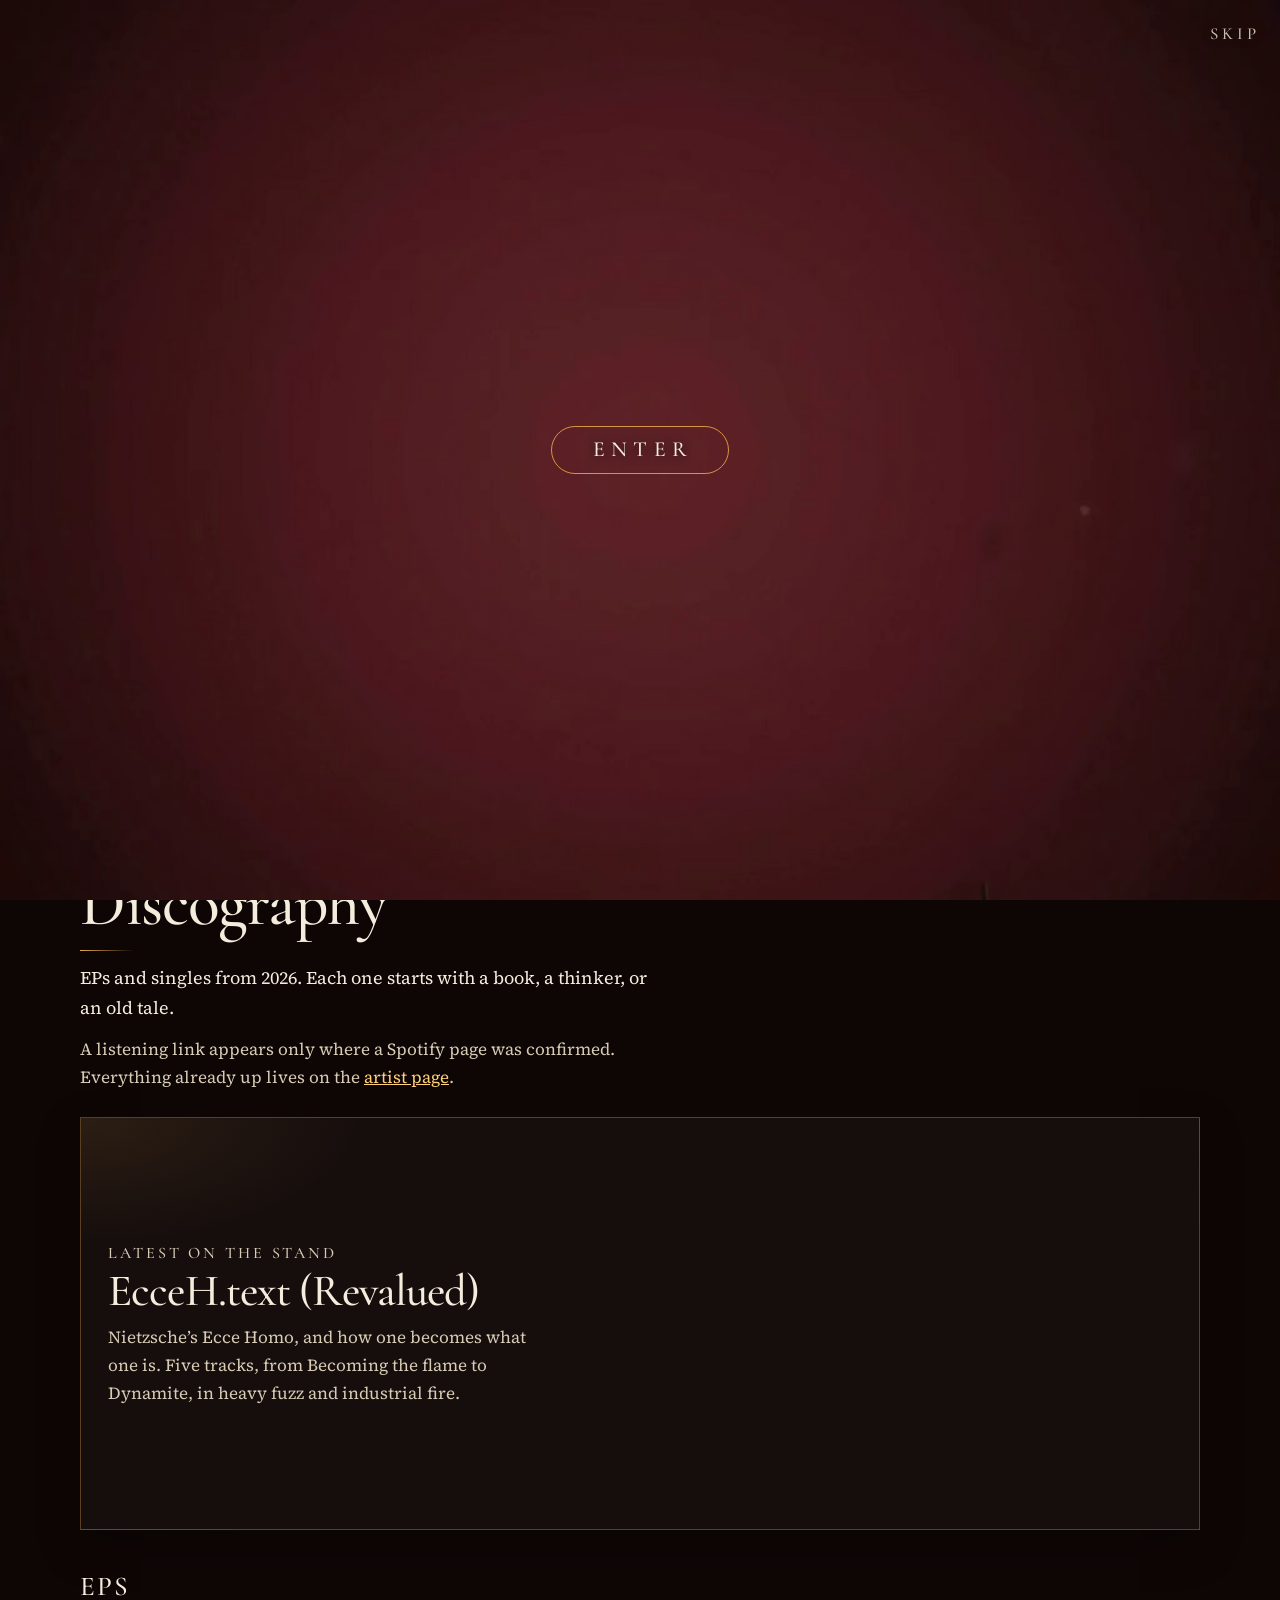
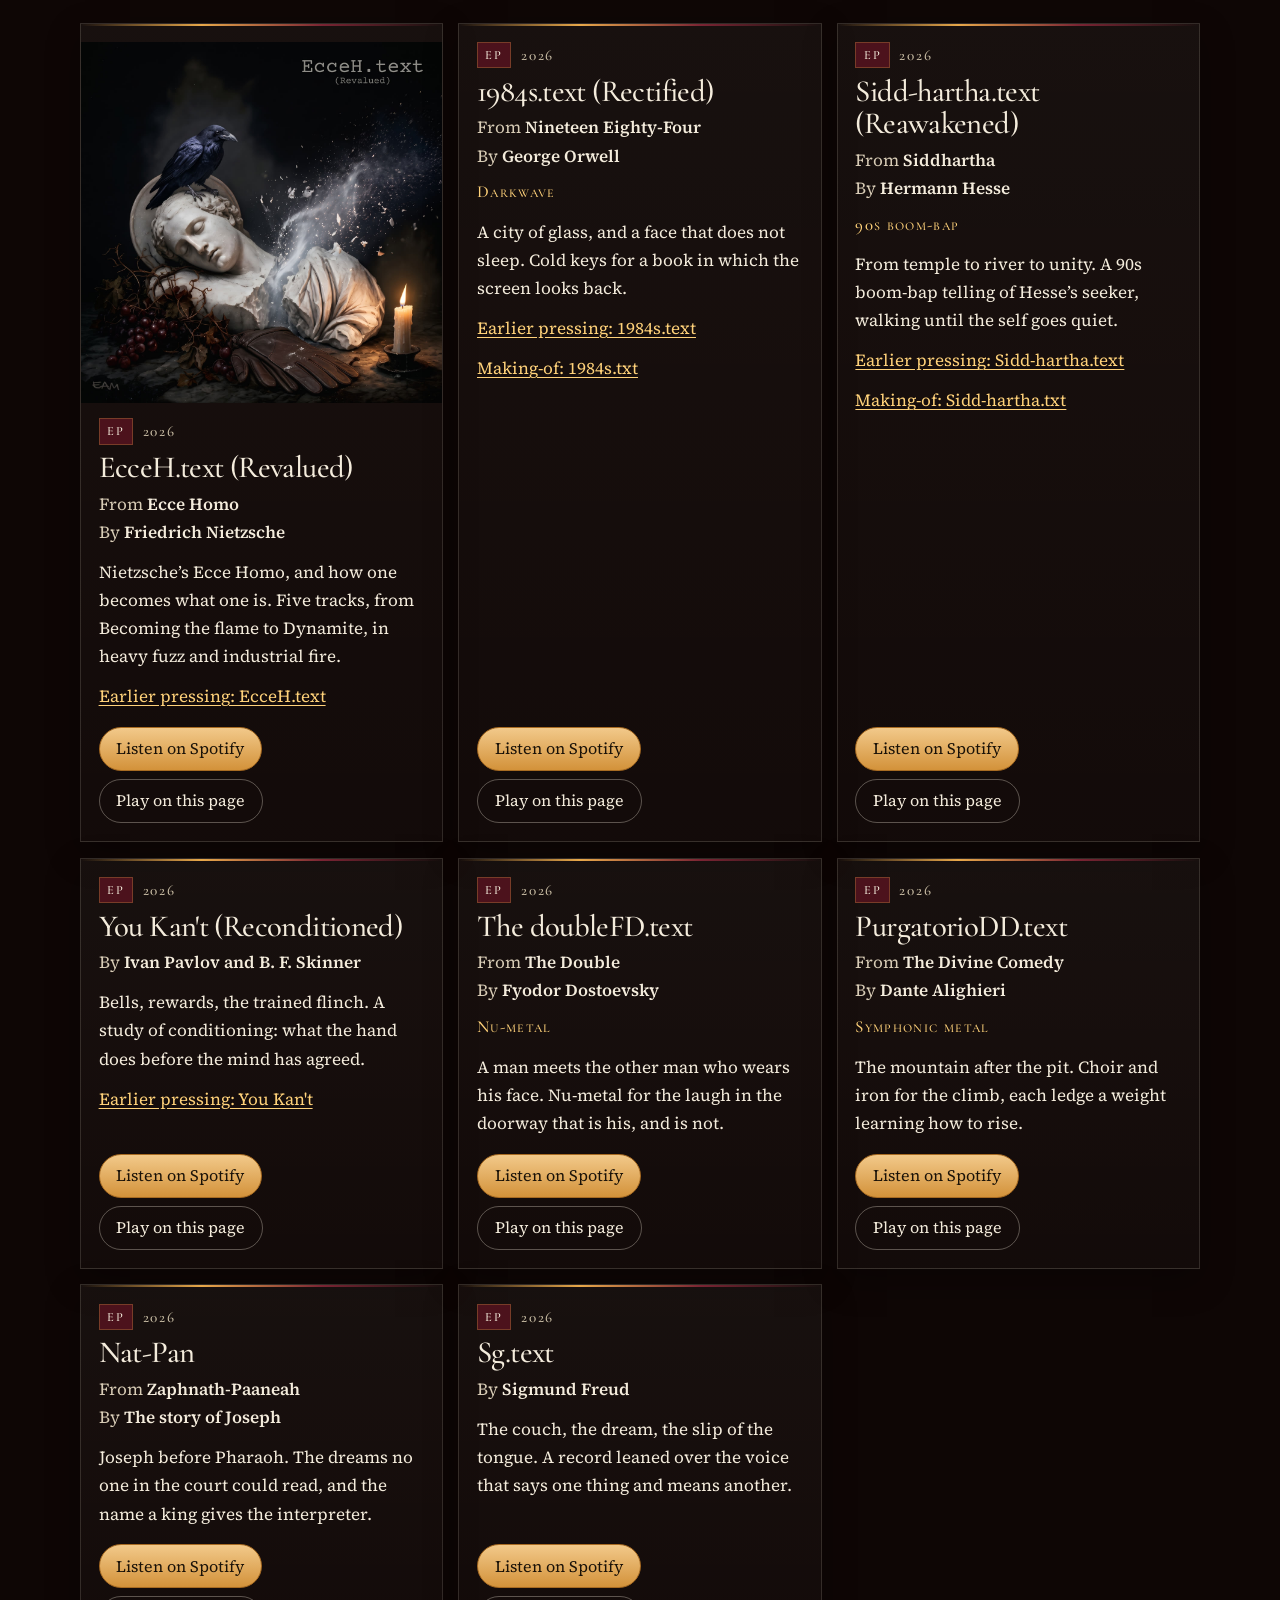
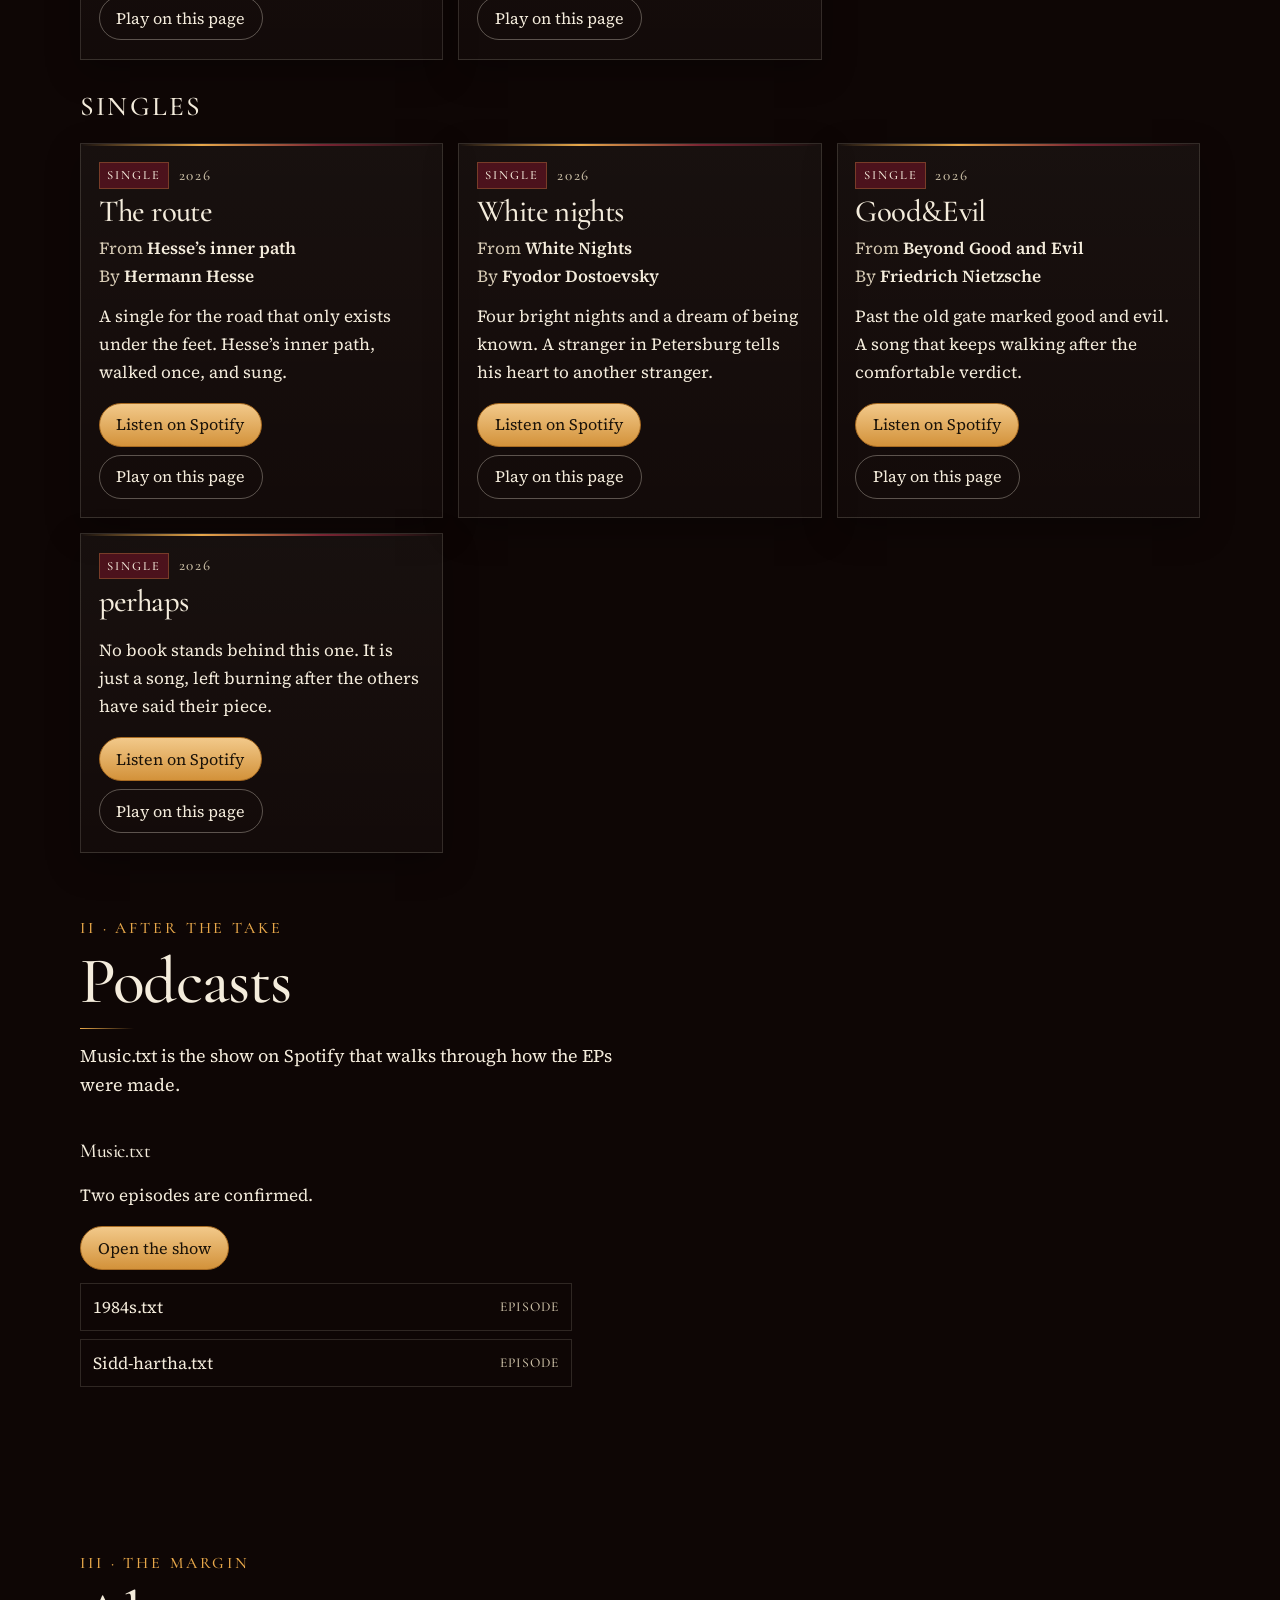
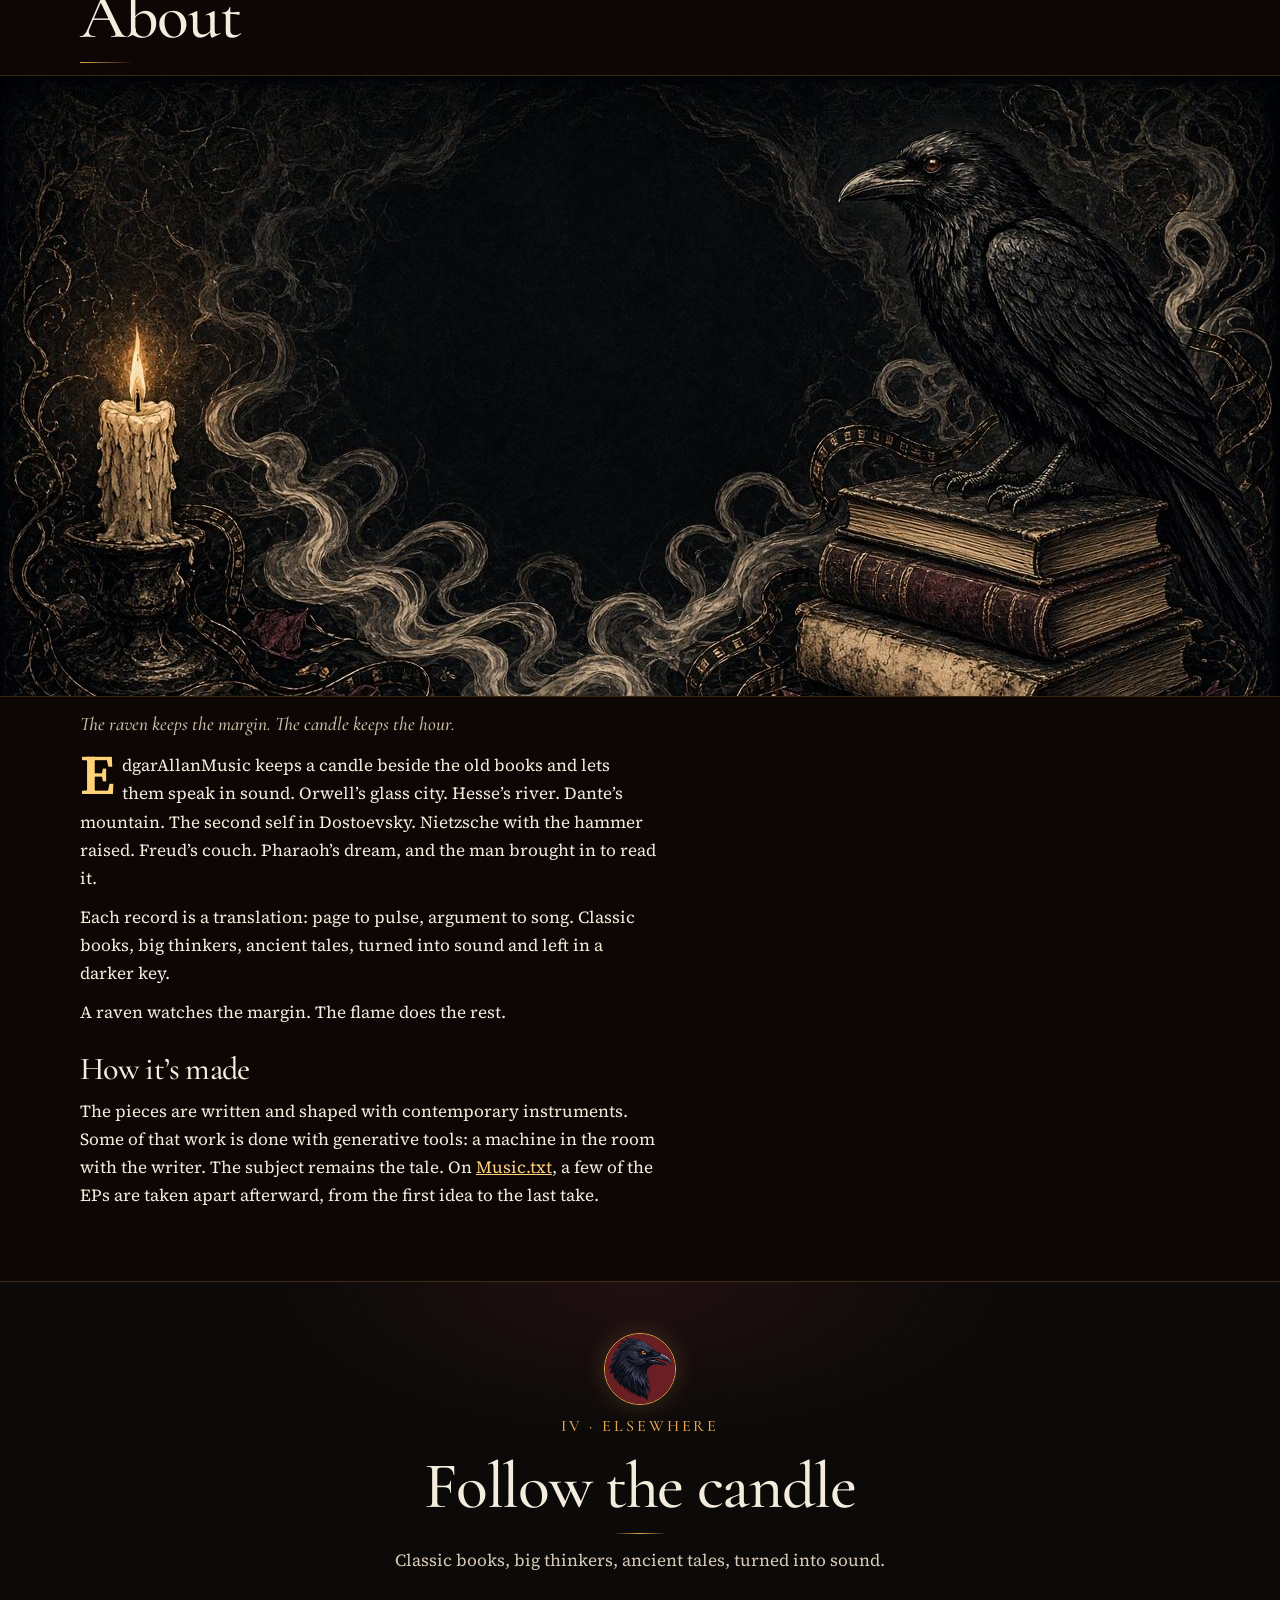
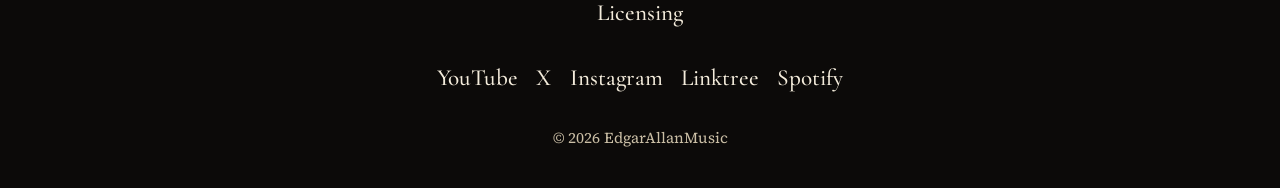
==== commit b8277616: "Add the raven intro and replace the seal. Play the logo film once per visit, then move through the e" ====
--- a/index.html
+++ b/index.html
@@ -29,7 +29,30 @@
   <link rel="apple-touch-icon" href="assets/apple-touch-icon.png">
   <link rel="preload" as="image" href="assets/hero-960.jpg" imagesrcset="assets/hero-960.jpg 960w, assets/hero-1920.jpg 1920w" imagesizes="100vw">
   <link rel="preload" href="assets/fonts/cormorant-garamond-500.woff2" as="font" type="font/woff2" crossorigin>
+  <script>
+    (function () {
+      try {
+        if (sessionStorage.getItem("eam-intro") === "1") return;
+      } catch (e) {}
+      document.documentElement.classList.add("intro-pending");
+    })();
+  </script>
+  <style>
+    html.intro-pending,
+    html.intro-pending body { overflow: hidden; background: #0E0605; }
+    html.intro-pending:not(.intro-live) #intro { visibility: hidden; }
+    html.intro-pending::before {
+      content: "";
+      position: fixed;
+      inset: 0;
+      z-index: 75;
+      background: #0E0605 url("assets/intro/intro-poster.jpg") center / cover no-repeat;
+    }
+    html.intro-live::before { content: none; }
+    html:not(.intro-pending) #intro { display: none !important; }
+  </style>
   <link rel="stylesheet" href="css/styles.css">
+  <link rel="stylesheet" href="css/intro.css">
   <link rel="stylesheet" href="css/cursor.css">
   <link rel="stylesheet" href="css/transition.css">
   <script type="application/ld+json">
@@ -51,6 +74,12 @@
   </script>
 </head>
 <body>
+  <div id="intro" class="intro" role="dialog" aria-modal="true" aria-label="EdgarAllanMusic">
+    <img id="intro-poster" class="intro-media" alt="" width="1280" height="720">
+    <video id="intro-video" class="intro-media" playsinline preload="none" disablepictureinpicture></video>
+    <button type="button" id="intro-enter" class="intro-enter">Enter</button>
+    <button type="button" id="intro-skip" class="intro-skip">Skip</button>
+  </div>
   <a class="skip" href="#content">Skip to content</a>
   <header class="site-header">
     <a class="brand" href="index.html">
@@ -166,6 +195,7 @@
     </nav>
     <p class="colophon">© 2026 EdgarAllanMusic</p>
   </footer>
+  <script src="js/intro.js"></script>
   <script src="js/main.js"></script>
   <script src="js/cursor.js"></script>
   <script src="js/transition.js"></script>
--- a/css/intro.css
+++ b/css/intro.css
@@ -0,0 +1,99 @@
+/* First-visit raven intro. The still sits on the video's own vignette
+   so the frame never reads as a box. */
+
+#intro {
+  position: fixed;
+  inset: 0;
+  z-index: 80;
+  display: grid;
+  place-items: center;
+  overflow: hidden;
+  background-color: #0E0605;
+  background-image: radial-gradient(circle at 50% 50%, #5B2125 0%, #4D1A20 40%, #2F1114 68%, #0E0605 100%);
+  color: #f4ecdc;
+}
+
+html.intro-pending #intro {
+  display: grid;
+}
+
+html.intro-pending:not(.intro-live) #intro {
+  visibility: hidden;
+}
+
+.intro-media {
+  position: absolute;
+  inset: 0;
+  width: 100%;
+  height: 100%;
+  object-fit: cover;
+  background: transparent;
+  pointer-events: none;
+}
+
+#intro-video {
+  opacity: 0;
+}
+
+#intro-video.is-on {
+  opacity: 1;
+}
+
+.intro-enter {
+  position: relative;
+  z-index: 2;
+  min-height: 48px;
+  margin: 0;
+  padding: 0.7rem 2.2rem;
+  border: 1px solid rgba(232, 168, 74, 0.85);
+  border-radius: 999px;
+  background: transparent;
+  color: #f4ecdc;
+  font-family: "Cormorant Garamond", Palatino, Georgia, serif;
+  font-size: 1.35rem;
+  font-weight: 500;
+  letter-spacing: 0.28em;
+  line-height: 1;
+  text-indent: 0.28em;
+  text-transform: uppercase;
+  text-shadow: 0 1px 10px rgba(0, 0, 0, 0.75);
+  cursor: pointer;
+}
+
+.intro-enter:hover,
+.intro-enter:focus-visible {
+  color: #1a1208;
+  background: linear-gradient(180deg, #f2c98a, #d3923a);
+  border-color: #a86b22;
+  text-shadow: none;
+}
+
+.intro-skip {
+  position: absolute;
+  z-index: 2;
+  top: max(1rem, env(safe-area-inset-top));
+  right: max(1.15rem, env(safe-area-inset-right));
+  margin: 0;
+  padding: 0.45rem 0.15rem;
+  border: 0;
+  background: transparent;
+  color: rgba(244, 236, 220, 0.8);
+  font-family: "Cormorant Garamond", Palatino, Georgia, serif;
+  font-size: 1.05rem;
+  letter-spacing: 0.22em;
+  text-transform: uppercase;
+  text-shadow: 0 1px 8px rgba(0, 0, 0, 0.8);
+  cursor: pointer;
+}
+
+.intro-skip:hover,
+.intro-skip:focus-visible {
+  color: #ffd27a;
+}
+
+@media (prefers-reduced-motion: reduce) {
+  .intro-enter,
+  .intro-skip {
+    text-shadow: none;
+  }
+}
--- a/css/transition.css
+++ b/css/transition.css
@@ -76,3 +76,56 @@
   from { opacity: 0; }
   to { opacity: 1; }
 }
+
+/* Into the visualizer: a short push toward the raven's eye, then the page.
+   The still is intro-last.jpg. Pointer events stay off so playback can start. */
+.viz-eye {
+  display: none;
+  position: fixed;
+  inset: 0;
+  z-index: 40;
+  overflow: hidden;
+  pointer-events: none;
+  background-color: #0E0605;
+  background-image: radial-gradient(circle at 50% 50%, #5B2125 0%, #4D1A20 40%, #2F1114 68%, #0E0605 100%);
+}
+
+html.viz-arrive .viz-eye {
+  display: block;
+}
+
+.viz-eye img {
+  position: absolute;
+  inset: 0;
+  width: 100%;
+  height: 100%;
+  object-fit: cover;
+}
+
+html.viz-arrive .viz-eye.is-hot {
+  animation: viz-eye-fade 800ms ease forwards;
+}
+
+.viz-eye img.is-hot {
+  animation: viz-eye-zoom 800ms cubic-bezier(0.22, 0.61, 0.36, 1) forwards;
+}
+
+@keyframes viz-eye-fade {
+  from { opacity: 1; }
+  to { opacity: 0; }
+}
+
+@keyframes viz-eye-zoom {
+  from { transform: scale(1); }
+  to { transform: scale(2.75); }
+}
+
+@media (prefers-reduced-motion: reduce) {
+  html.viz-arrive .viz-eye.is-hot {
+    animation-duration: 180ms;
+  }
+
+  .viz-eye img.is-hot {
+    animation: none;
+  }
+}
